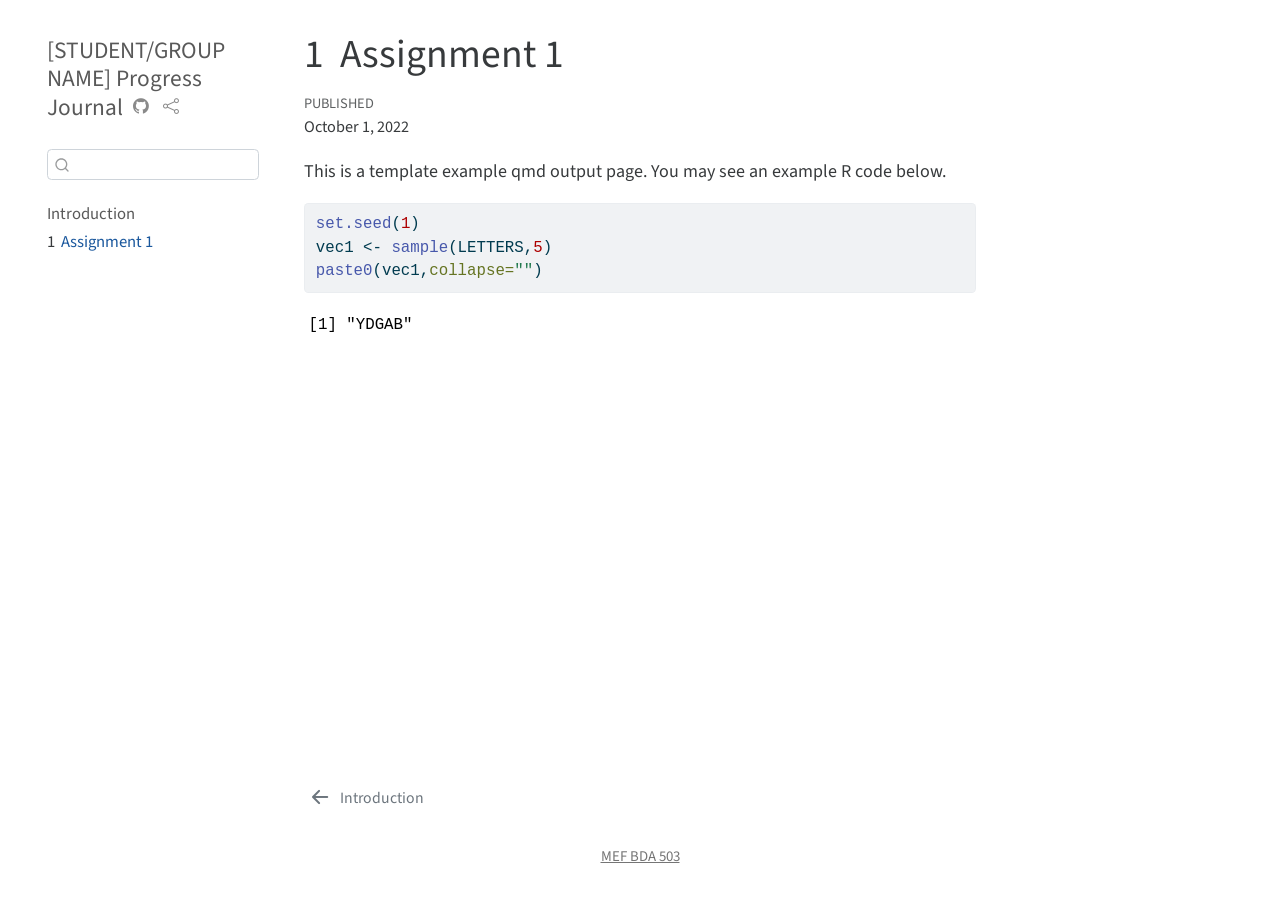
==== docs/assignment1.html @ f2830978 "Initial commit" ====
<!DOCTYPE html>
<html xmlns="http://www.w3.org/1999/xhtml" lang="en" xml:lang="en"><head>

<meta charset="utf-8">
<meta name="generator" content="quarto-1.0.38">

<meta name="viewport" content="width=device-width, initial-scale=1.0, user-scalable=yes">

<meta name="dcterms.date" content="2022-10-01">

<title>[STUDENT/GROUP NAME] Progress Journal - 1&nbsp; Assignment 1</title>
<style>
code{white-space: pre-wrap;}
span.smallcaps{font-variant: small-caps;}
span.underline{text-decoration: underline;}
div.column{display: inline-block; vertical-align: top; width: 50%;}
div.hanging-indent{margin-left: 1.5em; text-indent: -1.5em;}
ul.task-list{list-style: none;}
pre > code.sourceCode { white-space: pre; position: relative; }
pre > code.sourceCode > span { display: inline-block; line-height: 1.25; }
pre > code.sourceCode > span:empty { height: 1.2em; }
.sourceCode { overflow: visible; }
code.sourceCode > span { color: inherit; text-decoration: inherit; }
div.sourceCode { margin: 1em 0; }
pre.sourceCode { margin: 0; }
@media screen {
div.sourceCode { overflow: auto; }
}
@media print {
pre > code.sourceCode { white-space: pre-wrap; }
pre > code.sourceCode > span { text-indent: -5em; padding-left: 5em; }
}
pre.numberSource code
  { counter-reset: source-line 0; }
pre.numberSource code > span
  { position: relative; left: -4em; counter-increment: source-line; }
pre.numberSource code > span > a:first-child::before
  { content: counter(source-line);
    position: relative; left: -1em; text-align: right; vertical-align: baseline;
    border: none; display: inline-block;
    -webkit-touch-callout: none; -webkit-user-select: none;
    -khtml-user-select: none; -moz-user-select: none;
    -ms-user-select: none; user-select: none;
    padding: 0 4px; width: 4em;
    color: #aaaaaa;
  }
pre.numberSource { margin-left: 3em; border-left: 1px solid #aaaaaa;  padding-left: 4px; }
div.sourceCode
  {   }
@media screen {
pre > code.sourceCode > span > a:first-child::before { text-decoration: underline; }
}
code span.al { color: #ff0000; font-weight: bold; } /* Alert */
code span.an { color: #60a0b0; font-weight: bold; font-style: italic; } /* Annotation */
code span.at { color: #7d9029; } /* Attribute */
code span.bn { color: #40a070; } /* BaseN */
code span.bu { } /* BuiltIn */
code span.cf { color: #007020; font-weight: bold; } /* ControlFlow */
code span.ch { color: #4070a0; } /* Char */
code span.cn { color: #880000; } /* Constant */
code span.co { color: #60a0b0; font-style: italic; } /* Comment */
code span.cv { color: #60a0b0; font-weight: bold; font-style: italic; } /* CommentVar */
code span.do { color: #ba2121; font-style: italic; } /* Documentation */
code span.dt { color: #902000; } /* DataType */
code span.dv { color: #40a070; } /* DecVal */
code span.er { color: #ff0000; font-weight: bold; } /* Error */
code span.ex { } /* Extension */
code span.fl { color: #40a070; } /* Float */
code span.fu { color: #06287e; } /* Function */
code span.im { } /* Import */
code span.in { color: #60a0b0; font-weight: bold; font-style: italic; } /* Information */
code span.kw { color: #007020; font-weight: bold; } /* Keyword */
code span.op { color: #666666; } /* Operator */
code span.ot { color: #007020; } /* Other */
code span.pp { color: #bc7a00; } /* Preprocessor */
code span.sc { color: #4070a0; } /* SpecialChar */
code span.ss { color: #bb6688; } /* SpecialString */
code span.st { color: #4070a0; } /* String */
code span.va { color: #19177c; } /* Variable */
code span.vs { color: #4070a0; } /* VerbatimString */
code span.wa { color: #60a0b0; font-weight: bold; font-style: italic; } /* Warning */
</style>


<script src="site_libs/quarto-nav/quarto-nav.js"></script>
<script src="site_libs/quarto-nav/headroom.min.js"></script>
<script src="site_libs/clipboard/clipboard.min.js"></script>
<script src="site_libs/quarto-search/autocomplete.umd.js"></script>
<script src="site_libs/quarto-search/fuse.min.js"></script>
<script src="site_libs/quarto-search/quarto-search.js"></script>
<meta name="quarto:offset" content="./">
<link href="./index.html" rel="prev">
<script src="site_libs/quarto-html/quarto.js"></script>
<script src="site_libs/quarto-html/popper.min.js"></script>
<script src="site_libs/quarto-html/tippy.umd.min.js"></script>
<script src="site_libs/quarto-html/anchor.min.js"></script>
<link href="site_libs/quarto-html/tippy.css" rel="stylesheet">
<link href="site_libs/quarto-html/quarto-syntax-highlighting.css" rel="stylesheet" id="quarto-text-highlighting-styles">
<script src="site_libs/bootstrap/bootstrap.min.js"></script>
<link href="site_libs/bootstrap/bootstrap-icons.css" rel="stylesheet">
<link href="site_libs/bootstrap/bootstrap.min.css" rel="stylesheet" id="quarto-bootstrap" data-mode="light">
<script id="quarto-search-options" type="application/json">{
  "location": "sidebar",
  "copy-button": false,
  "collapse-after": 3,
  "panel-placement": "start",
  "type": "textbox",
  "limit": 20,
  "language": {
    "search-no-results-text": "No results",
    "search-matching-documents-text": "matching documents",
    "search-copy-link-title": "Copy link to search",
    "search-hide-matches-text": "Hide additional matches",
    "search-more-match-text": "more match in this document",
    "search-more-matches-text": "more matches in this document",
    "search-clear-button-title": "Clear",
    "search-detached-cancel-button-title": "Cancel",
    "search-submit-button-title": "Submit"
  }
}</script>


</head>

<body class="nav-sidebar floating">

<div id="quarto-search-results"></div>
  <header id="quarto-header" class="headroom fixed-top">
  <nav class="quarto-secondary-nav" data-bs-toggle="collapse" data-bs-target="#quarto-sidebar" aria-controls="quarto-sidebar" aria-expanded="false" aria-label="Toggle sidebar navigation" onclick="if (window.quartoToggleHeadroom) { window.quartoToggleHeadroom(); }">
    <div class="container-fluid d-flex justify-content-between">
      <h1 class="quarto-secondary-nav-title"><span class="chapter-number">1</span>&nbsp; <span class="chapter-title">Assignment 1</span></h1>
      <button type="button" class="quarto-btn-toggle btn" aria-label="Show secondary navigation">
        <i class="bi bi-chevron-right"></i>
      </button>
    </div>
  </nav>
</header>
<!-- content -->
<div id="quarto-content" class="quarto-container page-columns page-rows-contents page-layout-article">
<!-- sidebar -->
  <nav id="quarto-sidebar" class="sidebar collapse sidebar-navigation floating overflow-auto">
    <div class="pt-lg-2 mt-2 text-left sidebar-header">
    <div class="sidebar-title mb-0 py-0">
      <a href="./">[STUDENT/GROUP NAME] Progress Journal</a> 
        <div class="sidebar-tools-main">
    <a href="https://github.com/pjournal/gh-pages-quarto-template" title="Source Code" class="sidebar-tool px-1"><i class="bi bi-github"></i></a>
    <a href="" title="Share" id="sidebar-tool-dropdown-0" class="sidebar-tool dropdown-toggle px-1" data-bs-toggle="dropdown" aria-expanded="false"><i class="bi bi-share"></i></a>
    <ul class="dropdown-menu" aria-labelledby="sidebar-tool-dropdown-0">
        <li>
          <a class="dropdown-item sidebar-tools-main-item" href="https://twitter.com/intent/tweet?url=|url|">
            <i class="bi bi-bi-twitter pe-1"></i>
          Twitter
          </a>
        </li>
        <li>
          <a class="dropdown-item sidebar-tools-main-item" href="https://www.facebook.com/sharer/sharer.php?u=|url|">
            <i class="bi bi-bi-facebook pe-1"></i>
          Facebook
          </a>
        </li>
    </ul>
</div>
    </div>
      </div>
      <div class="mt-2 flex-shrink-0 align-items-center">
        <div class="sidebar-search">
        <div id="quarto-search" class="" title="Search"></div>
        </div>
      </div>
    <div class="sidebar-menu-container"> 
    <ul class="list-unstyled mt-1">
        <li class="sidebar-item">
  <div class="sidebar-item-container"> 
  <a href="./index.html" class="sidebar-item-text sidebar-link">Introduction</a>
  </div>
</li>
        <li class="sidebar-item">
  <div class="sidebar-item-container"> 
  <a href="./assignment1.html" class="sidebar-item-text sidebar-link active"><span class="chapter-number">1</span>&nbsp; <span class="chapter-title">Assignment 1</span></a>
  </div>
</li>
    </ul>
    </div>
</nav>
<!-- margin-sidebar -->
    <div id="quarto-margin-sidebar" class="sidebar margin-sidebar">
        
    </div>
<!-- main -->
<main class="content" id="quarto-document-content">

<header id="title-block-header" class="quarto-title-block default">
<div class="quarto-title">
<h1 class="title d-none d-lg-block"><span class="chapter-number">1</span>&nbsp; <span class="chapter-title">Assignment 1</span></h1>
</div>



<div class="quarto-title-meta">

    
    <div>
    <div class="quarto-title-meta-heading">Published</div>
    <div class="quarto-title-meta-contents">
      <p class="date">October 1, 2022</p>
    </div>
  </div>
    
  </div>
  

</header>

<p>This is a template example qmd output page. You may see an example R code below.</p>
<div class="cell">
<div class="sourceCode cell-code" id="cb1"><pre class="sourceCode r code-with-copy"><code class="sourceCode r"><span id="cb1-1"><a href="#cb1-1" aria-hidden="true" tabindex="-1"></a><span class="fu">set.seed</span>(<span class="dv">1</span>)</span>
<span id="cb1-2"><a href="#cb1-2" aria-hidden="true" tabindex="-1"></a>vec1 <span class="ot">&lt;-</span> <span class="fu">sample</span>(LETTERS,<span class="dv">5</span>)</span>
<span id="cb1-3"><a href="#cb1-3" aria-hidden="true" tabindex="-1"></a><span class="fu">paste0</span>(vec1,<span class="at">collapse=</span><span class="st">""</span>)</span></code><button title="Copy to Clipboard" class="code-copy-button"><i class="bi"></i></button></pre></div>
<div class="cell-output cell-output-stdout">
<pre><code>[1] "YDGAB"</code></pre>
</div>
</div>



</main> <!-- /main -->
<script id="quarto-html-after-body" type="application/javascript">
window.document.addEventListener("DOMContentLoaded", function (event) {
  const toggleBodyColorMode = (bsSheetEl) => {
    const mode = bsSheetEl.getAttribute("data-mode");
    const bodyEl = window.document.querySelector("body");
    if (mode === "dark") {
      bodyEl.classList.add("quarto-dark");
      bodyEl.classList.remove("quarto-light");
    } else {
      bodyEl.classList.add("quarto-light");
      bodyEl.classList.remove("quarto-dark");
    }
  }
  const toggleBodyColorPrimary = () => {
    const bsSheetEl = window.document.querySelector("link#quarto-bootstrap");
    if (bsSheetEl) {
      toggleBodyColorMode(bsSheetEl);
    }
  }
  toggleBodyColorPrimary();  
  const icon = "";
  const anchorJS = new window.AnchorJS();
  anchorJS.options = {
    placement: 'right',
    icon: icon
  };
  anchorJS.add('.anchored');
  const clipboard = new window.ClipboardJS('.code-copy-button', {
    target: function(trigger) {
      return trigger.previousElementSibling;
    }
  });
  clipboard.on('success', function(e) {
    // button target
    const button = e.trigger;
    // don't keep focus
    button.blur();
    // flash "checked"
    button.classList.add('code-copy-button-checked');
    var currentTitle = button.getAttribute("title");
    button.setAttribute("title", "Copied!");
    setTimeout(function() {
      button.setAttribute("title", currentTitle);
      button.classList.remove('code-copy-button-checked');
    }, 1000);
    // clear code selection
    e.clearSelection();
  });
  function tippyHover(el, contentFn) {
    const config = {
      allowHTML: true,
      content: contentFn,
      maxWidth: 500,
      delay: 100,
      arrow: false,
      appendTo: function(el) {
          return el.parentElement;
      },
      interactive: true,
      interactiveBorder: 10,
      theme: 'quarto',
      placement: 'bottom-start'
    };
    window.tippy(el, config); 
  }
  const noterefs = window.document.querySelectorAll('a[role="doc-noteref"]');
  for (var i=0; i<noterefs.length; i++) {
    const ref = noterefs[i];
    tippyHover(ref, function() {
      let href = ref.getAttribute('href');
      try { href = new URL(href).hash; } catch {}
      const id = href.replace(/^#\/?/, "");
      const note = window.document.getElementById(id);
      return note.innerHTML;
    });
  }
  var bibliorefs = window.document.querySelectorAll('a[role="doc-biblioref"]');
  for (var i=0; i<bibliorefs.length; i++) {
    const ref = bibliorefs[i];
    const cites = ref.parentNode.getAttribute('data-cites').split(' ');
    tippyHover(ref, function() {
      var popup = window.document.createElement('div');
      cites.forEach(function(cite) {
        var citeDiv = window.document.createElement('div');
        citeDiv.classList.add('hanging-indent');
        citeDiv.classList.add('csl-entry');
        var biblioDiv = window.document.getElementById('ref-' + cite);
        if (biblioDiv) {
          citeDiv.innerHTML = biblioDiv.innerHTML;
        }
        popup.appendChild(citeDiv);
      });
      return popup.innerHTML;
    });
  }
});
</script>
<nav class="page-navigation">
  <div class="nav-page nav-page-previous">
      <a href="./index.html" class="pagination-link">
        <i class="bi bi-arrow-left-short"></i> <span class="nav-page-text">Introduction</span>
      </a>          
  </div>
  <div class="nav-page nav-page-next">
  </div>
</nav>
</div> <!-- /content -->
<footer class="footer">
  <div class="nav-footer">
      <div class="nav-footer-center"><a href="https://mef-bda503.github.io">MEF BDA 503</a></div>
  </div>
</footer>



</body></html>
---- docs/site_libs/quarto-html/tippy.css ----
.tippy-box[data-animation=fade][data-state=hidden]{opacity:0}[data-tippy-root]{max-width:calc(100vw - 10px)}.tippy-box{position:relative;background-color:#333;color:#fff;border-radius:4px;font-size:14px;line-height:1.4;white-space:normal;outline:0;transition-property:transform,visibility,opacity}.tippy-box[data-placement^=top]>.tippy-arrow{bottom:0}.tippy-box[data-placement^=top]>.tippy-arrow:before{bottom:-7px;left:0;border-width:8px 8px 0;border-top-color:initial;transform-origin:center top}.tippy-box[data-placement^=bottom]>.tippy-arrow{top:0}.tippy-box[data-placement^=bottom]>.tippy-arrow:before{top:-7px;left:0;border-width:0 8px 8px;border-bottom-color:initial;transform-origin:center bottom}.tippy-box[data-placement^=left]>.tippy-arrow{right:0}.tippy-box[data-placement^=left]>.tippy-arrow:before{border-width:8px 0 8px 8px;border-left-color:initial;right:-7px;transform-origin:center left}.tippy-box[data-placement^=right]>.tippy-arrow{left:0}.tippy-box[data-placement^=right]>.tippy-arrow:before{left:-7px;border-width:8px 8px 8px 0;border-right-color:initial;transform-origin:center right}.tippy-box[data-inertia][data-state=visible]{transition-timing-function:cubic-bezier(.54,1.5,.38,1.11)}.tippy-arrow{width:16px;height:16px;color:#333}.tippy-arrow:before{content:"";position:absolute;border-color:transparent;border-style:solid}.tippy-content{position:relative;padding:5px 9px;z-index:1}
---- docs/site_libs/quarto-html/quarto-syntax-highlighting.css ----
/* quarto syntax highlight colors */
:root {
  --quarto-hl-ot-color: #003B4F;
  --quarto-hl-at-color: #657422;
  --quarto-hl-ss-color: #20794D;
  --quarto-hl-an-color: #5E5E5E;
  --quarto-hl-fu-color: #4758AB;
  --quarto-hl-st-color: #20794D;
  --quarto-hl-cf-color: #003B4F;
  --quarto-hl-op-color: #5E5E5E;
  --quarto-hl-er-color: #AD0000;
  --quarto-hl-bn-color: #AD0000;
  --quarto-hl-al-color: #AD0000;
  --quarto-hl-va-color: #111111;
  --quarto-hl-bu-color: inherit;
  --quarto-hl-ex-color: inherit;
  --quarto-hl-pp-color: #AD0000;
  --quarto-hl-in-color: #5E5E5E;
  --quarto-hl-vs-color: #20794D;
  --quarto-hl-wa-color: #5E5E5E;
  --quarto-hl-do-color: #5E5E5E;
  --quarto-hl-im-color: #00769E;
  --quarto-hl-ch-color: #20794D;
  --quarto-hl-dt-color: #AD0000;
  --quarto-hl-fl-color: #AD0000;
  --quarto-hl-co-color: #5E5E5E;
  --quarto-hl-cv-color: #5E5E5E;
  --quarto-hl-cn-color: #8f5902;
  --quarto-hl-sc-color: #5E5E5E;
  --quarto-hl-dv-color: #AD0000;
  --quarto-hl-kw-color: #003B4F;
}

/* other quarto variables */
:root {
  --quarto-font-monospace: SFMono-Regular, Menlo, Monaco, Consolas, "Liberation Mono", "Courier New", monospace;
}

pre > code.sourceCode > span {
  color: #003B4F;
}

code span {
  color: #003B4F;
}

code.sourceCode > span {
  color: #003B4F;
}

div.sourceCode,
div.sourceCode pre.sourceCode {
  color: #003B4F;
}

code span.ot {
  color: #003B4F;
}

code span.at {
  color: #657422;
}

code span.ss {
  color: #20794D;
}

code span.an {
  color: #5E5E5E;
}

code span.fu {
  color: #4758AB;
}

code span.st {
  color: #20794D;
}

code span.cf {
  color: #003B4F;
}

code span.op {
  color: #5E5E5E;
}

code span.er {
  color: #AD0000;
}

code span.bn {
  color: #AD0000;
}

code span.al {
  color: #AD0000;
}

code span.va {
  color: #111111;
}

code span.pp {
  color: #AD0000;
}

code span.in {
  color: #5E5E5E;
}

code span.vs {
  color: #20794D;
}

code span.wa {
  color: #5E5E5E;
  font-style: italic;
}

code span.do {
  color: #5E5E5E;
  font-style: italic;
}

code span.im {
  color: #00769E;
}

code span.ch {
  color: #20794D;
}

code span.dt {
  color: #AD0000;
}

code span.fl {
  color: #AD0000;
}

code span.co {
  color: #5E5E5E;
}

code span.cv {
  color: #5E5E5E;
  font-style: italic;
}

code span.cn {
  color: #8f5902;
}

code span.sc {
  color: #5E5E5E;
}

code span.dv {
  color: #AD0000;
}

code span.kw {
  color: #003B4F;
}

.prevent-inlining {
  content: "</";
}

/*# sourceMappingURL=debc5d5d77c3f9108843748ff7464032.css.map */
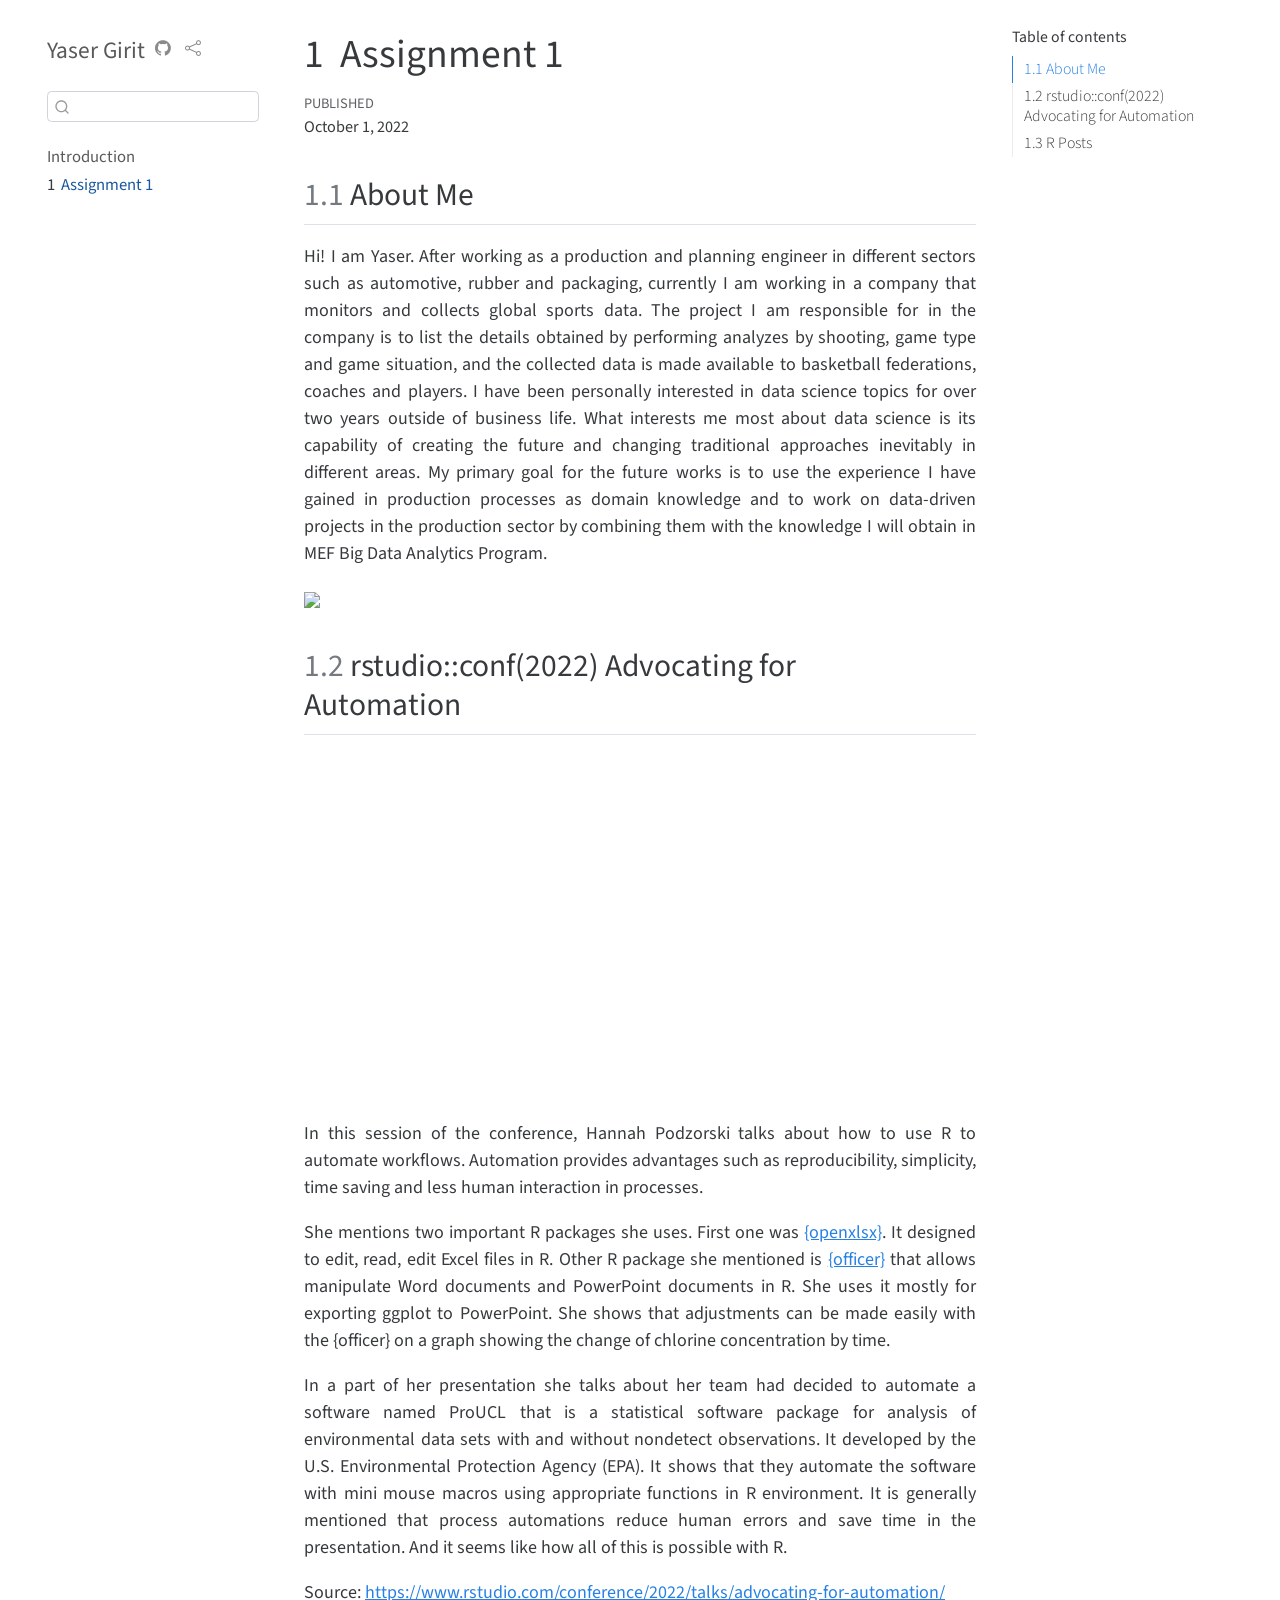
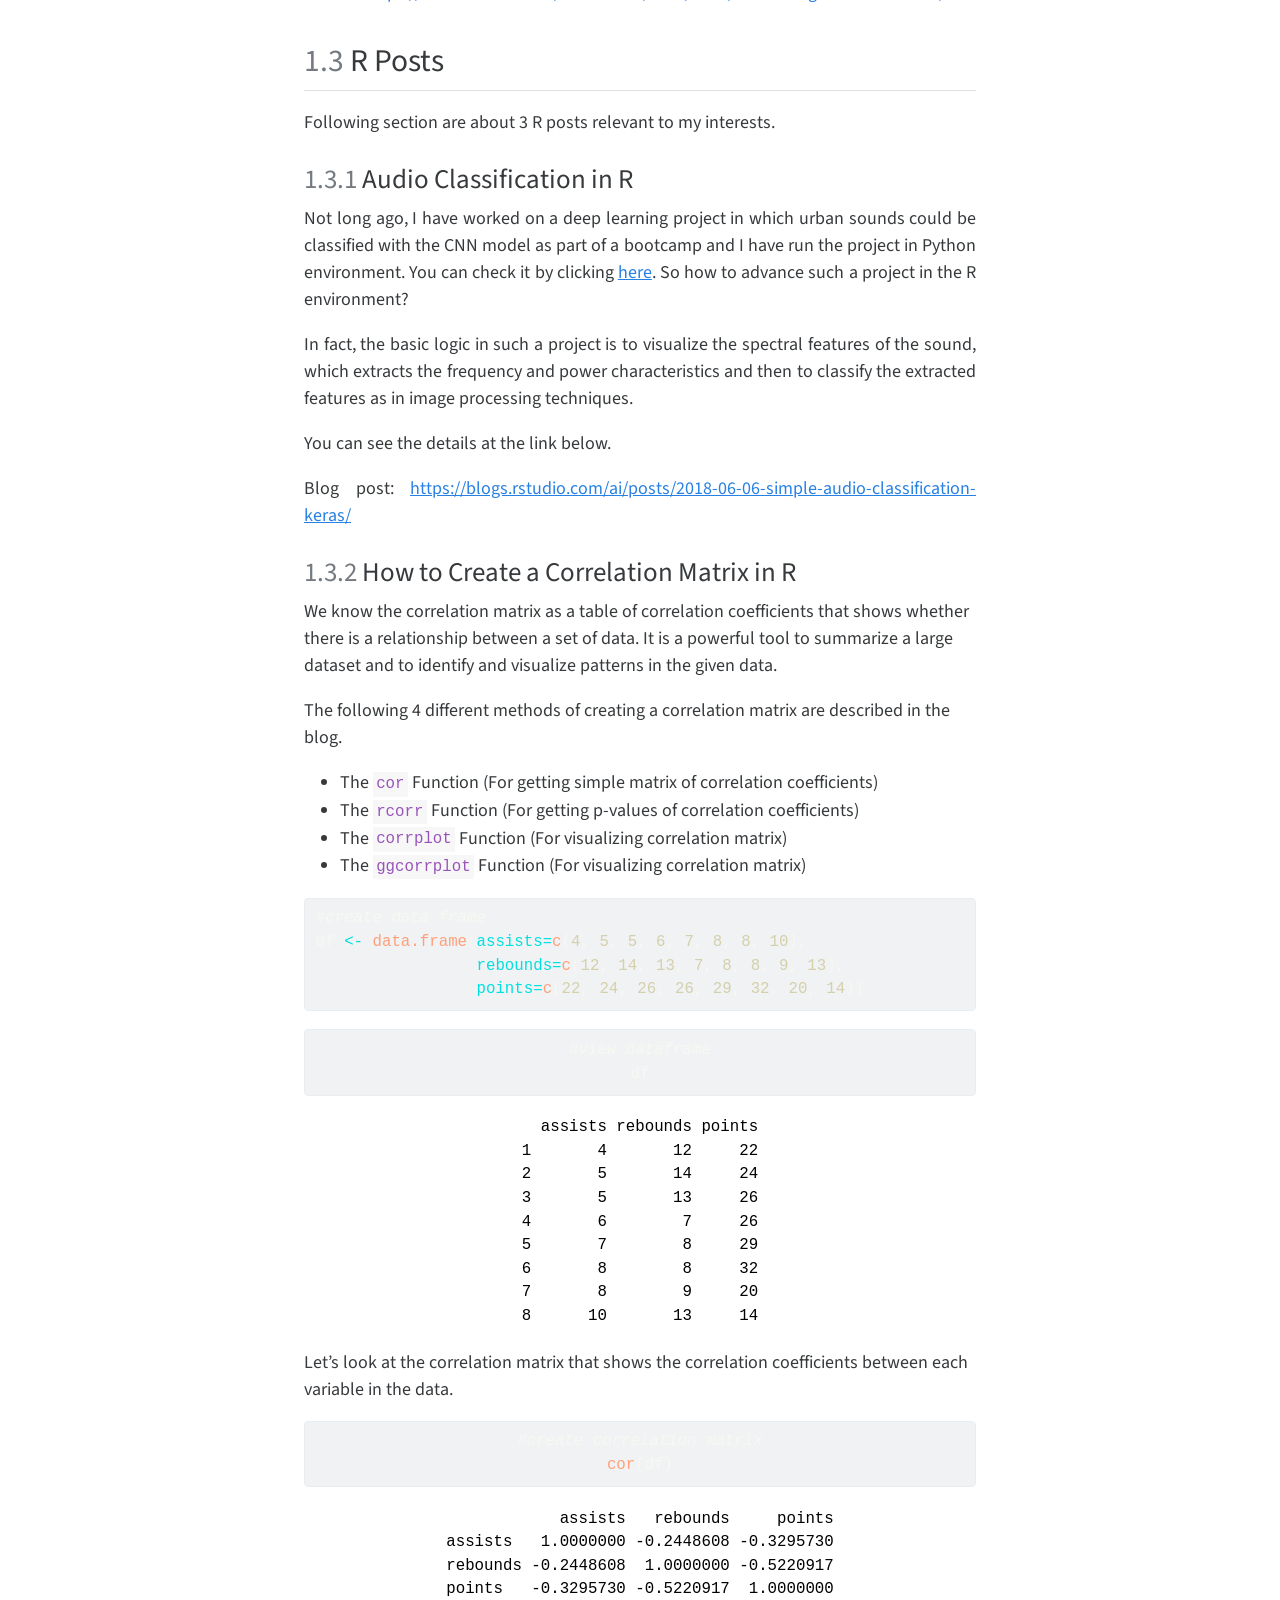
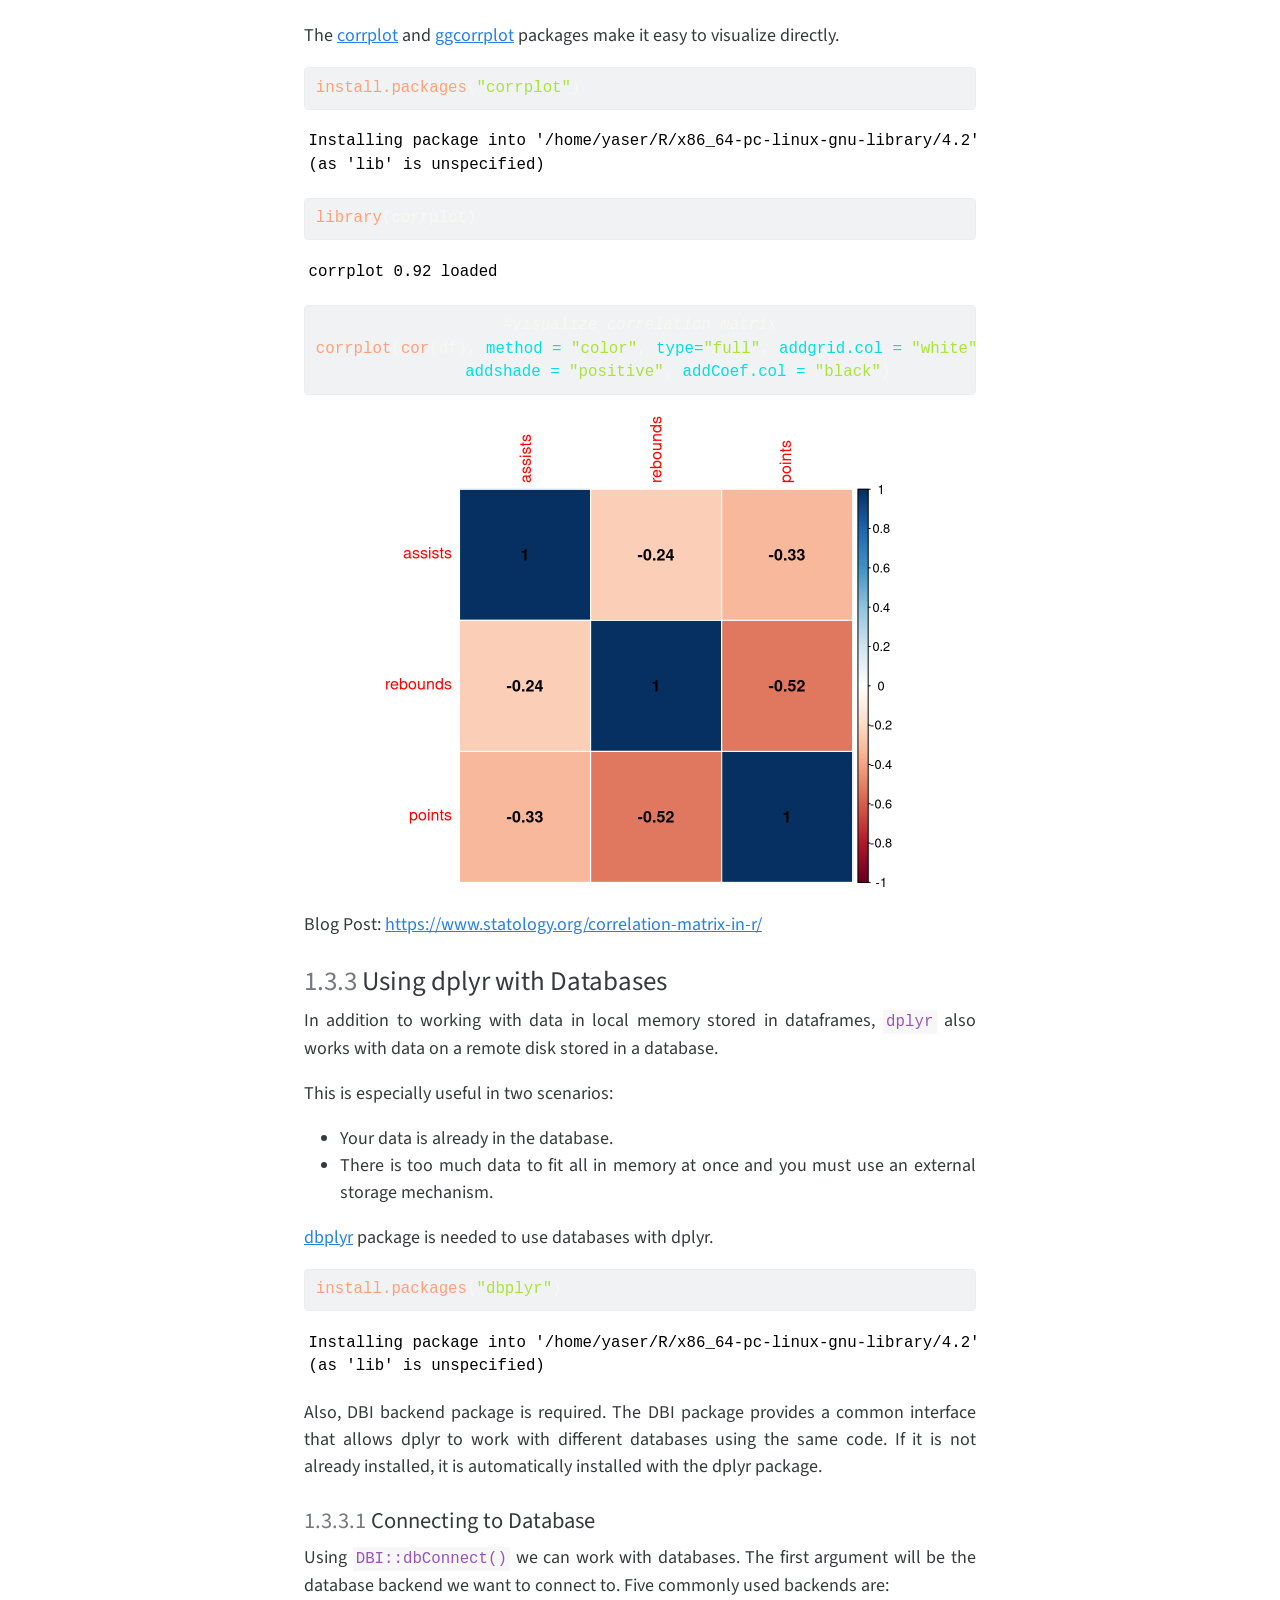
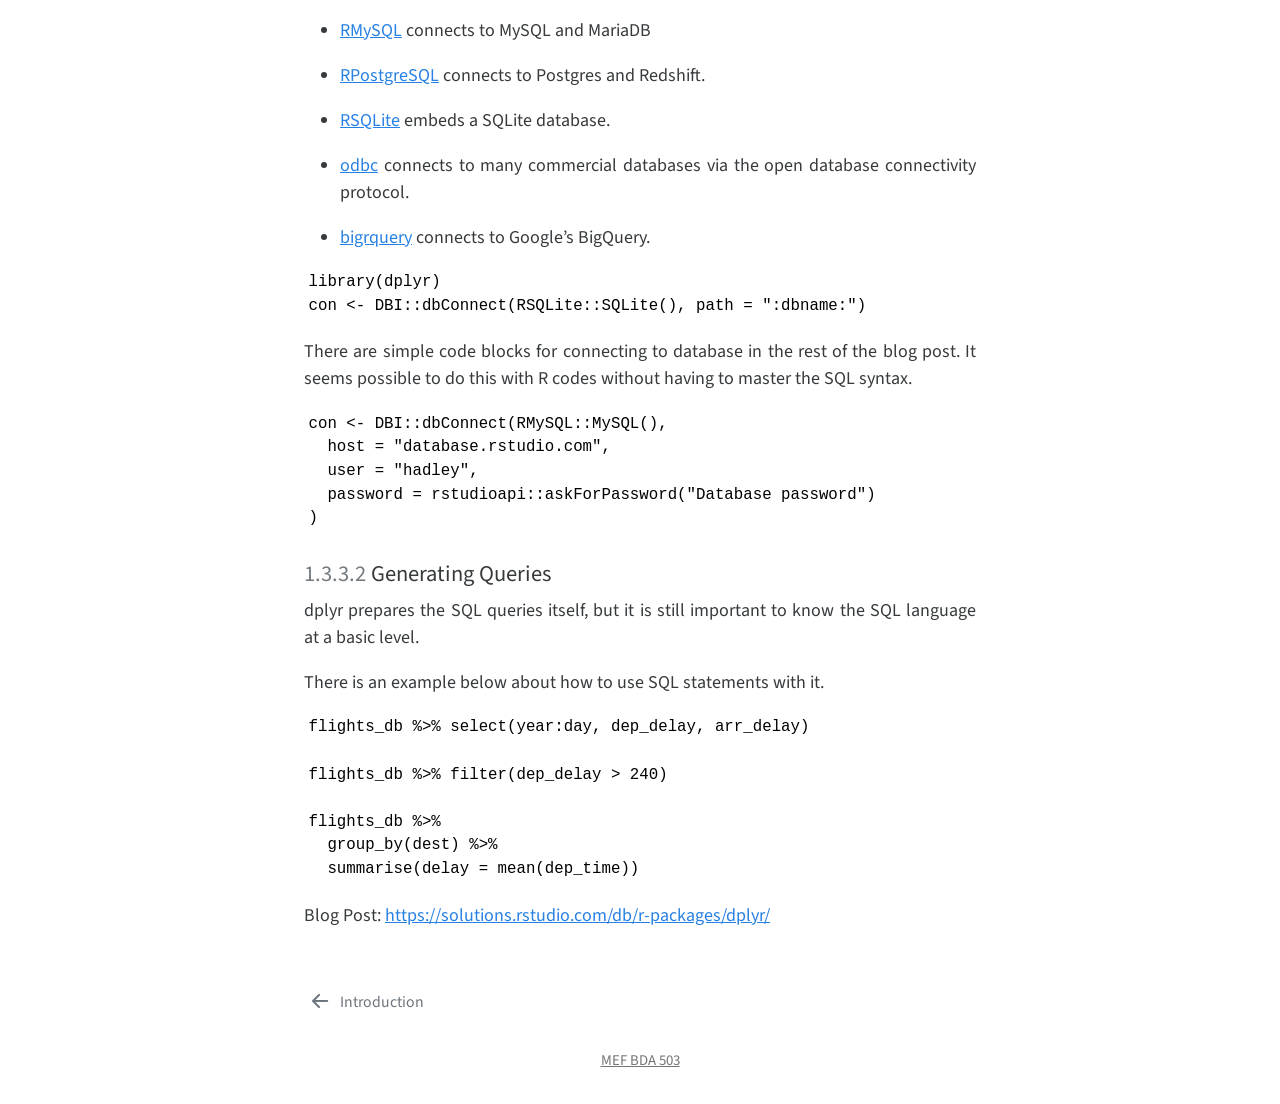
==== commit b077739a: "assigment1" ====
--- a/docs/assignment1.html
+++ b/docs/assignment1.html
@@ -2,20 +2,25 @@
 <html xmlns="http://www.w3.org/1999/xhtml" lang="en" xml:lang="en"><head>
 
 <meta charset="utf-8">
-<meta name="generator" content="quarto-1.0.38">
+<meta name="generator" content="quarto-1.1.251">
 
 <meta name="viewport" content="width=device-width, initial-scale=1.0, user-scalable=yes">
 
 <meta name="dcterms.date" content="2022-10-01">
 
-<title>[STUDENT/GROUP NAME] Progress Journal - 1&nbsp; Assignment 1</title>
+<title>Yaser Girit - 1&nbsp; Assignment 1</title>
 <style>
 code{white-space: pre-wrap;}
 span.smallcaps{font-variant: small-caps;}
-span.underline{text-decoration: underline;}
-div.column{display: inline-block; vertical-align: top; width: 50%;}
+div.columns{display: flex; gap: min(4vw, 1.5em);}
+div.column{flex: auto; overflow-x: auto;}
 div.hanging-indent{margin-left: 1.5em; text-indent: -1.5em;}
 ul.task-list{list-style: none;}
+ul.task-list li input[type="checkbox"] {
+  width: 0.8em;
+  margin: 0 0.8em 0.2em -1.6em;
+  vertical-align: middle;
+}
 pre > code.sourceCode { white-space: pre; position: relative; }
 pre > code.sourceCode > span { display: inline-block; line-height: 1.25; }
 pre > code.sourceCode > span:empty { height: 1.2em; }
@@ -54,7 +59,7 @@
 code span.an { color: #60a0b0; font-weight: bold; font-style: italic; } /* Annotation */
 code span.at { color: #7d9029; } /* Attribute */
 code span.bn { color: #40a070; } /* BaseN */
-code span.bu { } /* BuiltIn */
+code span.bu { color: #008000; } /* BuiltIn */
 code span.cf { color: #007020; font-weight: bold; } /* ControlFlow */
 code span.ch { color: #4070a0; } /* Char */
 code span.cn { color: #880000; } /* Constant */
@@ -67,7 +72,7 @@
 code span.ex { } /* Extension */
 code span.fl { color: #40a070; } /* Float */
 code span.fu { color: #06287e; } /* Function */
-code span.im { } /* Import */
+code span.im { color: #008000; font-weight: bold; } /* Import */
 code span.in { color: #60a0b0; font-weight: bold; font-style: italic; } /* Information */
 code span.kw { color: #007020; font-weight: bold; } /* Keyword */
 code span.op { color: #666666; } /* Operator */
@@ -95,10 +100,10 @@
 <script src="site_libs/quarto-html/tippy.umd.min.js"></script>
 <script src="site_libs/quarto-html/anchor.min.js"></script>
 <link href="site_libs/quarto-html/tippy.css" rel="stylesheet">
-<link href="site_libs/quarto-html/quarto-syntax-highlighting.css" rel="stylesheet" id="quarto-text-highlighting-styles">
+<link href="site_libs/quarto-html/quarto-syntax-highlighting-dark.css" rel="stylesheet" id="quarto-text-highlighting-styles">
 <script src="site_libs/bootstrap/bootstrap.min.js"></script>
 <link href="site_libs/bootstrap/bootstrap-icons.css" rel="stylesheet">
-<link href="site_libs/bootstrap/bootstrap.min.css" rel="stylesheet" id="quarto-bootstrap" data-mode="light">
+<link href="site_libs/bootstrap/bootstrap.min.css" rel="stylesheet" id="quarto-bootstrap" data-mode="dark">
 <script id="quarto-search-options" type="application/json">{
   "location": "sidebar",
   "copy-button": false,
@@ -141,9 +146,9 @@
   <nav id="quarto-sidebar" class="sidebar collapse sidebar-navigation floating overflow-auto">
     <div class="pt-lg-2 mt-2 text-left sidebar-header">
     <div class="sidebar-title mb-0 py-0">
-      <a href="./">[STUDENT/GROUP NAME] Progress Journal</a> 
+      <a href="./">Yaser Girit</a> 
         <div class="sidebar-tools-main">
-    <a href="https://github.com/pjournal/gh-pages-quarto-template" title="Source Code" class="sidebar-tool px-1"><i class="bi bi-github"></i></a>
+    <a href="https://github.com/pjournal/mef06-yasergirit" title="Source Code" class="sidebar-tool px-1"><i class="bi bi-github"></i></a>
     <a href="" title="Share" id="sidebar-tool-dropdown-0" class="sidebar-tool dropdown-toggle px-1" data-bs-toggle="dropdown" aria-expanded="false"><i class="bi bi-share"></i></a>
     <ul class="dropdown-menu" aria-labelledby="sidebar-tool-dropdown-0">
         <li>
@@ -184,7 +189,20 @@
 </nav>
 <!-- margin-sidebar -->
     <div id="quarto-margin-sidebar" class="sidebar margin-sidebar">
-        
+        <nav id="TOC" role="doc-toc" class="toc-active">
+    <h2 id="toc-title">Table of contents</h2>
+   
+  <ul>
+  <li><a href="#about-me" id="toc-about-me" class="nav-link active" data-scroll-target="#about-me"><span class="toc-section-number">1.1</span>  About Me</a></li>
+  <li><a href="#rstudioconf2022-advocating-for-automation" id="toc-rstudioconf2022-advocating-for-automation" class="nav-link" data-scroll-target="#rstudioconf2022-advocating-for-automation"><span class="toc-section-number">1.2</span>  rstudio::conf(2022) Advocating for Automation</a></li>
+  <li><a href="#r-posts" id="toc-r-posts" class="nav-link" data-scroll-target="#r-posts"><span class="toc-section-number">1.3</span>  R Posts</a>
+  <ul class="collapse">
+  <li><a href="#audio-classification-in-r" id="toc-audio-classification-in-r" class="nav-link" data-scroll-target="#audio-classification-in-r"><span class="toc-section-number">1.3.1</span>  Audio Classification in R</a></li>
+  <li><a href="#how-to-create-a-correlation-matrix-in-r" id="toc-how-to-create-a-correlation-matrix-in-r" class="nav-link" data-scroll-target="#how-to-create-a-correlation-matrix-in-r"><span class="toc-section-number">1.3.2</span>  How to Create a Correlation Matrix in R</a></li>
+  <li><a href="#using-dplyr-with-databases" id="toc-using-dplyr-with-databases" class="nav-link" data-scroll-target="#using-dplyr-with-databases"><span class="toc-section-number">1.3.3</span>  Using dplyr with Databases</a></li>
+  </ul></li>
+  </ul>
+</nav>
     </div>
 <!-- main -->
 <main class="content" id="quarto-document-content">
@@ -211,17 +229,171 @@
 
 </header>
 
-<p>This is a template example qmd output page. You may see an example R code below.</p>
+<section id="about-me" class="level2" data-number="1.1">
+<h2 data-number="1.1" class="anchored" data-anchor-id="about-me"><span class="header-section-number">1.1</span> About Me</h2>
+<div style="text-align: justify">
+<p>Hi! I am Yaser. After working as a production and planning engineer in different sectors such as automotive, rubber and packaging, currently I am working in a company that monitors and collects global sports data. The project I am responsible for in the company is to list the details obtained by performing analyzes by shooting, game type and game situation, and the collected data is made available to basketball federations, coaches and players. I have been personally interested in data science topics for over two years outside of business life. What interests me most about data science is its capability of creating the future and changing traditional approaches inevitably in different areas. My primary goal for the future works is to use the experience I have gained in production processes as domain knowledge and to work on data-driven projects in the production sector by combining them with the knowledge I will obtain in MEF Big Data Analytics Program.</p>
+<p><a href="https://www.linkedin.com/in/yasergirit/"><img src="https://www.svgrepo.com/show/303299/linkedin-icon-2-logo.svg" width="30"></a></p>
+</div>
+<p>
+</p></section>
+<section id="rstudioconf2022-advocating-for-automation" class="level2" data-number="1.2">
+<h2 data-number="1.2" class="anchored" data-anchor-id="rstudioconf2022-advocating-for-automation"><span class="header-section-number">1.2</span> rstudio::conf(2022) Advocating for Automation</h2>
+<center>
+<script src="//fast.wistia.com/embed/medias/xsbtzkcrlk.jsonp" async=""></script>
+<script src="//fast.wistia.com/assets/external/E-v1.js" async=""></script>
+<div id="wistia-xsbtzkcrlk-1" class="wistia_embed wistia_async_xsbtzkcrlk wistia_embed_initialized" style="height:349px;width:620px">
+
+</div>
+</center>
+<p>
+</p><div style="text-align: justify">
+<p>In this session of the conference, Hannah Podzorski talks about how to use R to automate workflows. Automation provides advantages such as reproducibility, simplicity, time saving and less human interaction in processes.</p>
+<p>She mentions two important R packages she uses. First one was <a href="https://ycphs.github.io/openxlsx/">{openxlsx}</a>. It designed to edit, read, edit Excel files in R. Other R package she mentioned is <a href="https://davidgohel.github.io/officer/">{officer}</a> that allows manipulate Word documents and PowerPoint documents in R. She uses it mostly for exporting ggplot to PowerPoint. She shows that adjustments can be made easily with the {officer} on a graph showing the change of chlorine concentration by time.</p>
+<p>In a part of her presentation she talks about her team had decided to automate a software named ProUCL that is a statistical software package for analysis of environmental data sets with and without nondetect observations. It developed by the U.S. Environmental Protection Agency (EPA). It shows that they automate the software with mini mouse macros using appropriate functions in R environment. It is generally mentioned that process automations reduce human errors and save time in the presentation. And it seems like how all of this is possible with R.</p>
+<p>Source: <a href="https://www.rstudio.com/conference/2022/talks/advocating-for-automation/">https://www.rstudio.com/conference/2022/talks/advocating-for-automation/</a></p>
+</div>
+</section>
+<section id="r-posts" class="level2" data-number="1.3">
+<h2 data-number="1.3" class="anchored" data-anchor-id="r-posts"><span class="header-section-number">1.3</span> R Posts</h2>
+<p>Following section are about 3 R posts relevant to my interests.</p>
+<section id="audio-classification-in-r" class="level3" data-number="1.3.1">
+<h3 data-number="1.3.1" class="anchored" data-anchor-id="audio-classification-in-r"><span class="header-section-number">1.3.1</span> Audio Classification in R</h3>
+<div style="text-align: justify">
+<p>Not long ago, I have worked on a deep learning project in which urban sounds could be classified with the CNN model as part of a bootcamp and I have run the project in Python environment. You can check it by clicking <a href="https://github.com/yasergirit/UrbanSounds8K">here</a>. So how to advance such a project in the R environment?</p>
+<p>In fact, the basic logic in such a project is to visualize the spectral features of the sound, which extracts the frequency and power characteristics and then to classify the extracted features as in image processing techniques.</p>
+<p>You can see the details at the link below.</p>
+<p>Blog post: <a href="https://blogs.rstudio.com/ai/posts/2018-06-06-simple-audio-classification-keras/">https://blogs.rstudio.com/ai/posts/2018-06-06-simple-audio-classification-keras/</a></p>
+</div>
+</section>
+<section id="how-to-create-a-correlation-matrix-in-r" class="level3" data-number="1.3.2">
+<h3 data-number="1.3.2" class="anchored" data-anchor-id="how-to-create-a-correlation-matrix-in-r"><span class="header-section-number">1.3.2</span> How to Create a Correlation Matrix in R</h3>
+<div>
+<p>We know the correlation matrix as a table of correlation coefficients that shows whether there is a relationship between a set of data. It is a powerful tool to summarize a large dataset and to identify and visualize patterns in the given data.</p>
+<p>The following 4 different methods of creating a correlation matrix are described in the blog.</p>
+<ul>
+<li>The <code>cor</code> Function (For getting simple matrix of correlation coefficients)</li>
+<li>The <code>rcorr</code> Function (For getting p-values of correlation coefficients)</li>
+<li>The <code>corrplot</code> Function (For visualizing correlation matrix)</li>
+<li>The <code>ggcorrplot</code> Function (For visualizing correlation matrix)</li>
+</ul>
 <div class="cell">
-<div class="sourceCode cell-code" id="cb1"><pre class="sourceCode r code-with-copy"><code class="sourceCode r"><span id="cb1-1"><a href="#cb1-1" aria-hidden="true" tabindex="-1"></a><span class="fu">set.seed</span>(<span class="dv">1</span>)</span>
-<span id="cb1-2"><a href="#cb1-2" aria-hidden="true" tabindex="-1"></a>vec1 <span class="ot">&lt;-</span> <span class="fu">sample</span>(LETTERS,<span class="dv">5</span>)</span>
-<span id="cb1-3"><a href="#cb1-3" aria-hidden="true" tabindex="-1"></a><span class="fu">paste0</span>(vec1,<span class="at">collapse=</span><span class="st">""</span>)</span></code><button title="Copy to Clipboard" class="code-copy-button"><i class="bi"></i></button></pre></div>
+<div class="sourceCode cell-code" id="cb1"><pre class="sourceCode r code-with-copy"><code class="sourceCode r"><span id="cb1-1"><a href="#cb1-1" aria-hidden="true" tabindex="-1"></a><span class="co">#create data frame</span></span>
+<span id="cb1-2"><a href="#cb1-2" aria-hidden="true" tabindex="-1"></a>df <span class="ot">&lt;-</span> <span class="fu">data.frame</span>(<span class="at">assists=</span><span class="fu">c</span>(<span class="dv">4</span>, <span class="dv">5</span>, <span class="dv">5</span>, <span class="dv">6</span>, <span class="dv">7</span>, <span class="dv">8</span>, <span class="dv">8</span>, <span class="dv">10</span>),</span>
+<span id="cb1-3"><a href="#cb1-3" aria-hidden="true" tabindex="-1"></a>                 <span class="at">rebounds=</span><span class="fu">c</span>(<span class="dv">12</span>, <span class="dv">14</span>, <span class="dv">13</span>, <span class="dv">7</span>, <span class="dv">8</span>, <span class="dv">8</span>, <span class="dv">9</span>, <span class="dv">13</span>),</span>
+<span id="cb1-4"><a href="#cb1-4" aria-hidden="true" tabindex="-1"></a>                 <span class="at">points=</span><span class="fu">c</span>(<span class="dv">22</span>, <span class="dv">24</span>, <span class="dv">26</span>, <span class="dv">26</span>, <span class="dv">29</span>, <span class="dv">32</span>, <span class="dv">20</span>, <span class="dv">14</span>))</span></code><button title="Copy to Clipboard" class="code-copy-button"><i class="bi"></i></button></pre></div>
+</div>
+<center>
+<div class="cell">
+<div class="sourceCode cell-code" id="cb2"><pre class="sourceCode r code-with-copy"><code class="sourceCode r"><span id="cb2-1"><a href="#cb2-1" aria-hidden="true" tabindex="-1"></a><span class="co">#view dataframe</span></span>
+<span id="cb2-2"><a href="#cb2-2" aria-hidden="true" tabindex="-1"></a>df</span></code><button title="Copy to Clipboard" class="code-copy-button"><i class="bi"></i></button></pre></div>
 <div class="cell-output cell-output-stdout">
-<pre><code>[1] "YDGAB"</code></pre>
-</div>
-</div>
-
-
+<pre><code>  assists rebounds points
+1       4       12     22
+2       5       14     24
+3       5       13     26
+4       6        7     26
+5       7        8     29
+6       8        8     32
+7       8        9     20
+8      10       13     14</code></pre>
+</div>
+</div>
+</center>
+<p>Let’s look at the correlation matrix that shows the correlation coefficients between each variable in the data.</p>
+<center>
+<div class="cell">
+<div class="sourceCode cell-code" id="cb4"><pre class="sourceCode r code-with-copy"><code class="sourceCode r"><span id="cb4-1"><a href="#cb4-1" aria-hidden="true" tabindex="-1"></a><span class="co">#create correlation matrix</span></span>
+<span id="cb4-2"><a href="#cb4-2" aria-hidden="true" tabindex="-1"></a><span class="fu">cor</span>(df)</span></code><button title="Copy to Clipboard" class="code-copy-button"><i class="bi"></i></button></pre></div>
+<div class="cell-output cell-output-stdout">
+<pre><code>            assists   rebounds     points
+assists   1.0000000 -0.2448608 -0.3295730
+rebounds -0.2448608  1.0000000 -0.5220917
+points   -0.3295730 -0.5220917  1.0000000</code></pre>
+</div>
+</div>
+</center>
+<p>The <a href="https://github.com/taiyun/corrplot">corrplot</a> and <a href="https://cran.r-project.org/web/packages/ggcorrplot/readme/README.html">ggcorrplot</a> packages make it easy to visualize directly.</p>
+<div class="cell">
+<div class="sourceCode cell-code" id="cb6"><pre class="sourceCode r code-with-copy"><code class="sourceCode r"><span id="cb6-1"><a href="#cb6-1" aria-hidden="true" tabindex="-1"></a><span class="fu">install.packages</span>(<span class="st">"corrplot"</span>)</span></code><button title="Copy to Clipboard" class="code-copy-button"><i class="bi"></i></button></pre></div>
+<div class="cell-output cell-output-stderr">
+<pre><code>Installing package into '/home/yaser/R/x86_64-pc-linux-gnu-library/4.2'
+(as 'lib' is unspecified)</code></pre>
+</div>
+<div class="sourceCode cell-code" id="cb8"><pre class="sourceCode r code-with-copy"><code class="sourceCode r"><span id="cb8-1"><a href="#cb8-1" aria-hidden="true" tabindex="-1"></a><span class="fu">library</span>(corrplot)</span></code><button title="Copy to Clipboard" class="code-copy-button"><i class="bi"></i></button></pre></div>
+<div class="cell-output cell-output-stderr">
+<pre><code>corrplot 0.92 loaded</code></pre>
+</div>
+</div>
+<center>
+<div class="cell">
+<div class="sourceCode cell-code" id="cb10"><pre class="sourceCode r code-with-copy"><code class="sourceCode r"><span id="cb10-1"><a href="#cb10-1" aria-hidden="true" tabindex="-1"></a><span class="co">#visualize correlation matrix</span></span>
+<span id="cb10-2"><a href="#cb10-2" aria-hidden="true" tabindex="-1"></a><span class="fu">corrplot</span>(<span class="fu">cor</span>(df), <span class="at">method =</span> <span class="st">"color"</span>, <span class="at">type=</span><span class="st">"full"</span>, <span class="at">addgrid.col =</span> <span class="st">"white"</span>,</span>
+<span id="cb10-3"><a href="#cb10-3" aria-hidden="true" tabindex="-1"></a>        <span class="at">addshade =</span> <span class="st">"positive"</span>, <span class="at">addCoef.col =</span> <span class="st">"black"</span>)</span></code><button title="Copy to Clipboard" class="code-copy-button"><i class="bi"></i></button></pre></div>
+<div class="cell-output-display">
+<p><img src="assignment1_files/figure-html/unnamed-chunk-5-1.png" class="img-fluid" width="672"></p>
+</div>
+</div>
+</center>
+<p>Blog Post: <a href="https://www.statology.org/correlation-matrix-in-r/">https://www.statology.org/correlation-matrix-in-r/</a></p>
+</div>
+</section>
+<section id="using-dplyr-with-databases" class="level3" data-number="1.3.3">
+<h3 data-number="1.3.3" class="anchored" data-anchor-id="using-dplyr-with-databases"><span class="header-section-number">1.3.3</span> Using dplyr with Databases</h3>
+<div style="text-align: justify">
+<p>In addition to working with data in local memory stored in dataframes, <code>dplyr</code> also works with data on a remote disk stored in a database.</p>
+<p>This is especially useful in two scenarios:</p>
+<ul>
+<li>Your data is already in the database.</li>
+<li>There is too much data to fit all in memory at once and you must use an external storage mechanism.</li>
+</ul>
+<p><a href="https://dbplyr.tidyverse.org/">dbplyr</a> package is needed to use databases with dplyr.</p>
+<div class="cell">
+<div class="sourceCode cell-code" id="cb11"><pre class="sourceCode r code-with-copy"><code class="sourceCode r"><span id="cb11-1"><a href="#cb11-1" aria-hidden="true" tabindex="-1"></a><span class="fu">install.packages</span>(<span class="st">"dbplyr"</span>)</span></code><button title="Copy to Clipboard" class="code-copy-button"><i class="bi"></i></button></pre></div>
+<div class="cell-output cell-output-stderr">
+<pre><code>Installing package into '/home/yaser/R/x86_64-pc-linux-gnu-library/4.2'
+(as 'lib' is unspecified)</code></pre>
+</div>
+</div>
+<p>Also, DBI backend package is required. The DBI package provides a common interface that allows dplyr to work with different databases using the same code. If it is not already installed, it is automatically installed with the dplyr package.</p>
+<section id="connecting-to-database" class="level4" data-number="1.3.3.1">
+<h4 data-number="1.3.3.1" class="anchored" data-anchor-id="connecting-to-database"><span class="header-section-number">1.3.3.1</span> Connecting to Database</h4>
+<p>Using <code>DBI::dbConnect()</code> we can work with databases. The first argument will be the database backend we want to connect to. Five commonly used backends are:</p>
+<ul>
+<li><p><a href="https://github.com/rstats-db/RMySQL#readme">RMySQL</a> connects to MySQL and MariaDB</p></li>
+<li><p><a href="https://cran.r-project.org/package=RPostgreSQL">RPostgreSQL</a> connects to Postgres and Redshift.</p></li>
+<li><p><a href="https://github.com/rstats-db/RSQLite">RSQLite</a> embeds a SQLite database.</p></li>
+<li><p><a href="https://github.com/rstats-db/odbc#odbc">odbc</a> connects to many commercial databases via the open database connectivity protocol.</p></li>
+<li><p><a href="https://github.com/rstats-db/bigrquery">bigrquery</a> connects to Google’s BigQuery.</p></li>
+</ul>
+<pre class="#{r}"><code>library(dplyr)
+con &lt;- DBI::dbConnect(RSQLite::SQLite(), path = ":dbname:")</code></pre>
+<p>There are simple code blocks for connecting to database in the rest of the blog post. It seems possible to do this with R codes without having to master the SQL syntax.</p>
+<pre class="#{r}"><code>con &lt;- DBI::dbConnect(RMySQL::MySQL(), 
+  host = "database.rstudio.com",
+  user = "hadley",
+  password = rstudioapi::askForPassword("Database password")
+)
+</code></pre>
+</section>
+<section id="generating-queries" class="level4" data-number="1.3.3.2">
+<h4 data-number="1.3.3.2" class="anchored" data-anchor-id="generating-queries"><span class="header-section-number">1.3.3.2</span> Generating Queries</h4>
+<p>dplyr prepares the SQL queries itself, but it is still important to know the SQL language at a basic level.</p>
+<p>There is an example below about how to use SQL statements with it.</p>
+<pre class="#{r}"><code>flights_db %&gt;% select(year:day, dep_delay, arr_delay)
+
+flights_db %&gt;% filter(dep_delay &gt; 240)
+
+flights_db %&gt;% 
+  group_by(dest) %&gt;%
+  summarise(delay = mean(dep_time))</code></pre>
+<p>Blog Post: <a href="https://solutions.rstudio.com/db/r-packages/dplyr/">https://solutions.rstudio.com/db/r-packages/dplyr/</a></p>
+</section>
+</div>
+
+
+</section>
+</section>
 
 </main> <!-- /main -->
 <script id="quarto-html-after-body" type="application/javascript">
@@ -293,7 +465,8 @@
   for (var i=0; i<noterefs.length; i++) {
     const ref = noterefs[i];
     tippyHover(ref, function() {
-      let href = ref.getAttribute('href');
+      // use id or data attribute instead here
+      let href = ref.getAttribute('data-footnote-href') || ref.getAttribute('href');
       try { href = new URL(href).hash; } catch {}
       const id = href.replace(/^#\/?/, "");
       const note = window.document.getElementById(id);
--- a/docs/site_libs/quarto-html/quarto-syntax-highlighting-dark.css
+++ b/docs/site_libs/quarto-html/quarto-syntax-highlighting-dark.css
@@ -0,0 +1,187 @@
+/* quarto syntax highlight colors */
+:root {
+  --quarto-hl-al-color: #f07178;
+  --quarto-hl-an-color: #d4d0ab;
+  --quarto-hl-at-color: #00e0e0;
+  --quarto-hl-bn-color: #d4d0ab;
+  --quarto-hl-bu-color: #abe338;
+  --quarto-hl-ch-color: #abe338;
+  --quarto-hl-co-color: #f8f8f2;
+  --quarto-hl-cv-color: #ffd700;
+  --quarto-hl-cn-color: #ffd700;
+  --quarto-hl-cf-color: #ffa07a;
+  --quarto-hl-dt-color: #ffa07a;
+  --quarto-hl-dv-color: #d4d0ab;
+  --quarto-hl-do-color: #f8f8f2;
+  --quarto-hl-er-color: #f07178;
+  --quarto-hl-ex-color: #00e0e0;
+  --quarto-hl-fl-color: #d4d0ab;
+  --quarto-hl-fu-color: #ffa07a;
+  --quarto-hl-im-color: #abe338;
+  --quarto-hl-in-color: #d4d0ab;
+  --quarto-hl-kw-color: #ffa07a;
+  --quarto-hl-op-color: #ffa07a;
+  --quarto-hl-ot-color: #00e0e0;
+  --quarto-hl-pp-color: #dcc6e0;
+  --quarto-hl-re-color: #00e0e0;
+  --quarto-hl-sc-color: #abe338;
+  --quarto-hl-ss-color: #abe338;
+  --quarto-hl-st-color: #abe338;
+  --quarto-hl-va-color: #00e0e0;
+  --quarto-hl-vs-color: #abe338;
+  --quarto-hl-wa-color: #dcc6e0;
+}
+
+/* other quarto variables */
+:root {
+  --quarto-font-monospace: SFMono-Regular, Menlo, Monaco, Consolas, "Liberation Mono", "Courier New", monospace;
+}
+
+code span.al {
+  font-weight: bold;
+  color: #f07178;
+}
+
+code span.an {
+  color: #d4d0ab;
+}
+
+code span.at {
+  color: #00e0e0;
+}
+
+code span.bn {
+  color: #d4d0ab;
+}
+
+code span.bu {
+  color: #abe338;
+}
+
+code span.ch {
+  color: #abe338;
+}
+
+code span.co {
+  font-style: italic;
+  color: #f8f8f2;
+}
+
+code span.cv {
+  color: #ffd700;
+}
+
+code span.cn {
+  color: #ffd700;
+}
+
+code span.cf {
+  font-weight: bold;
+  color: #ffa07a;
+}
+
+code span.dt {
+  color: #ffa07a;
+}
+
+code span.dv {
+  color: #d4d0ab;
+}
+
+code span.do {
+  color: #f8f8f2;
+}
+
+code span.er {
+  color: #f07178;
+  text-decoration: underline;
+}
+
+code span.ex {
+  font-weight: bold;
+  color: #00e0e0;
+}
+
+code span.fl {
+  color: #d4d0ab;
+}
+
+code span.fu {
+  color: #ffa07a;
+}
+
+code span.im {
+  color: #abe338;
+}
+
+code span.in {
+  color: #d4d0ab;
+}
+
+code span.kw {
+  font-weight: bold;
+  color: #ffa07a;
+}
+
+pre > code.sourceCode > span {
+  color: #f8f8f2;
+}
+
+code span {
+  color: #f8f8f2;
+}
+
+code.sourceCode > span {
+  color: #f8f8f2;
+}
+
+div.sourceCode,
+div.sourceCode pre.sourceCode {
+  color: #f8f8f2;
+}
+
+code span.op {
+  color: #ffa07a;
+}
+
+code span.ot {
+  color: #00e0e0;
+}
+
+code span.pp {
+  color: #dcc6e0;
+}
+
+code span.re {
+  color: #00e0e0;
+}
+
+code span.sc {
+  color: #abe338;
+}
+
+code span.ss {
+  color: #abe338;
+}
+
+code span.st {
+  color: #abe338;
+}
+
+code span.va {
+  color: #00e0e0;
+}
+
+code span.vs {
+  color: #abe338;
+}
+
+code span.wa {
+  color: #dcc6e0;
+}
+
+.prevent-inlining {
+  content: "</";
+}
+
+/*# sourceMappingURL=935a306eefa94366c21e1a970dddb765.css.map */
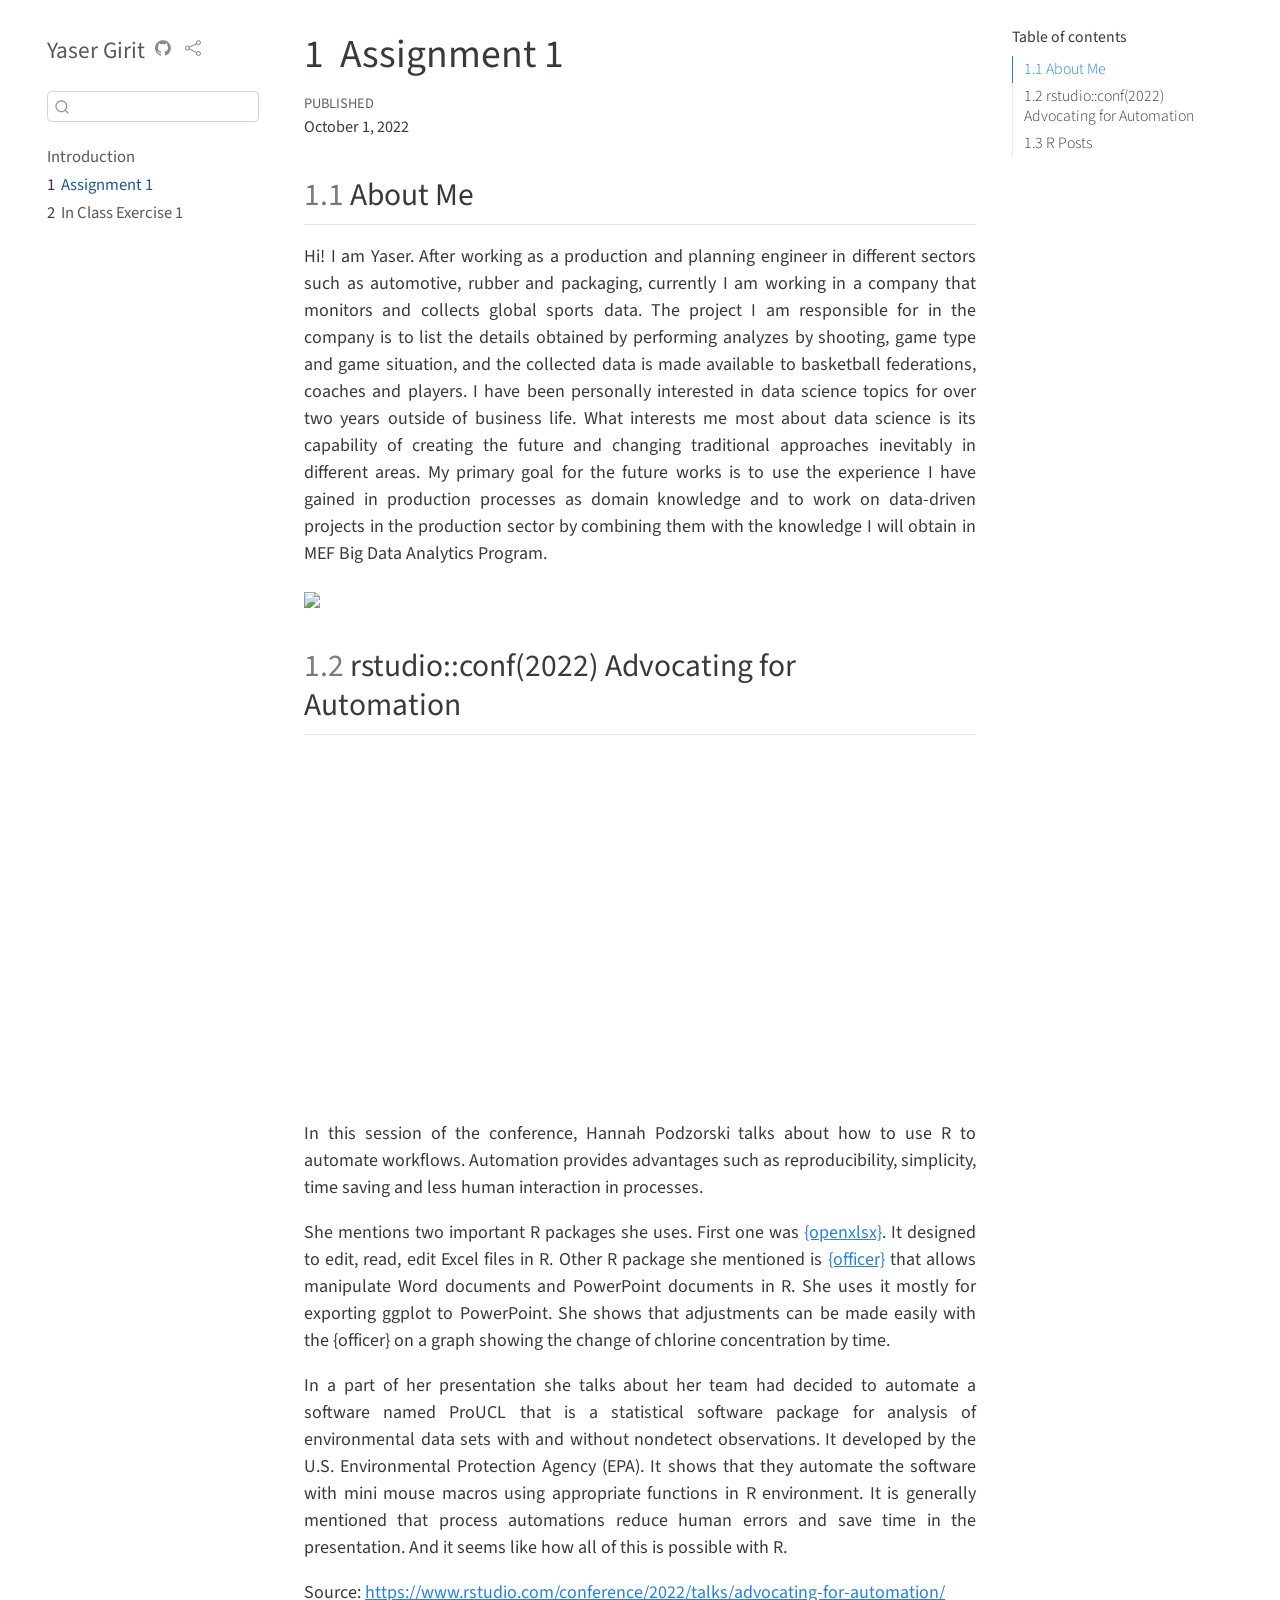
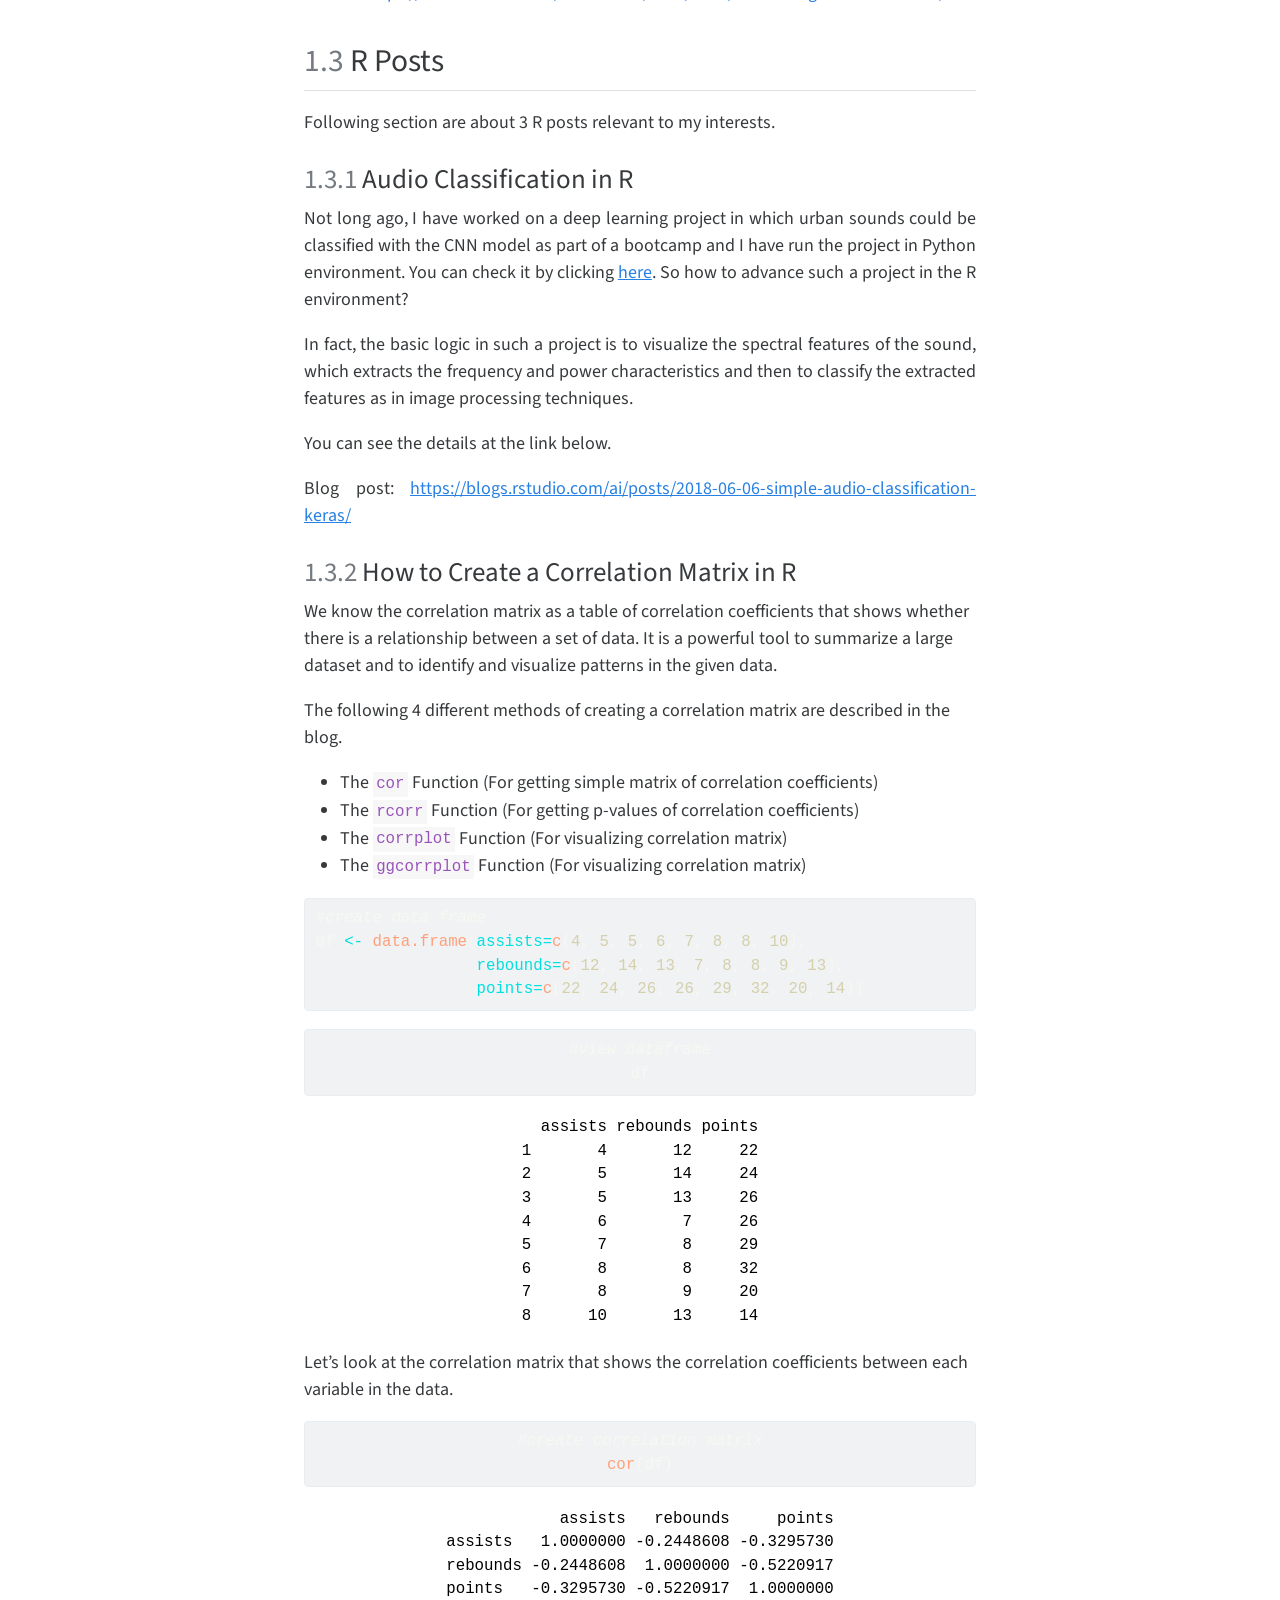
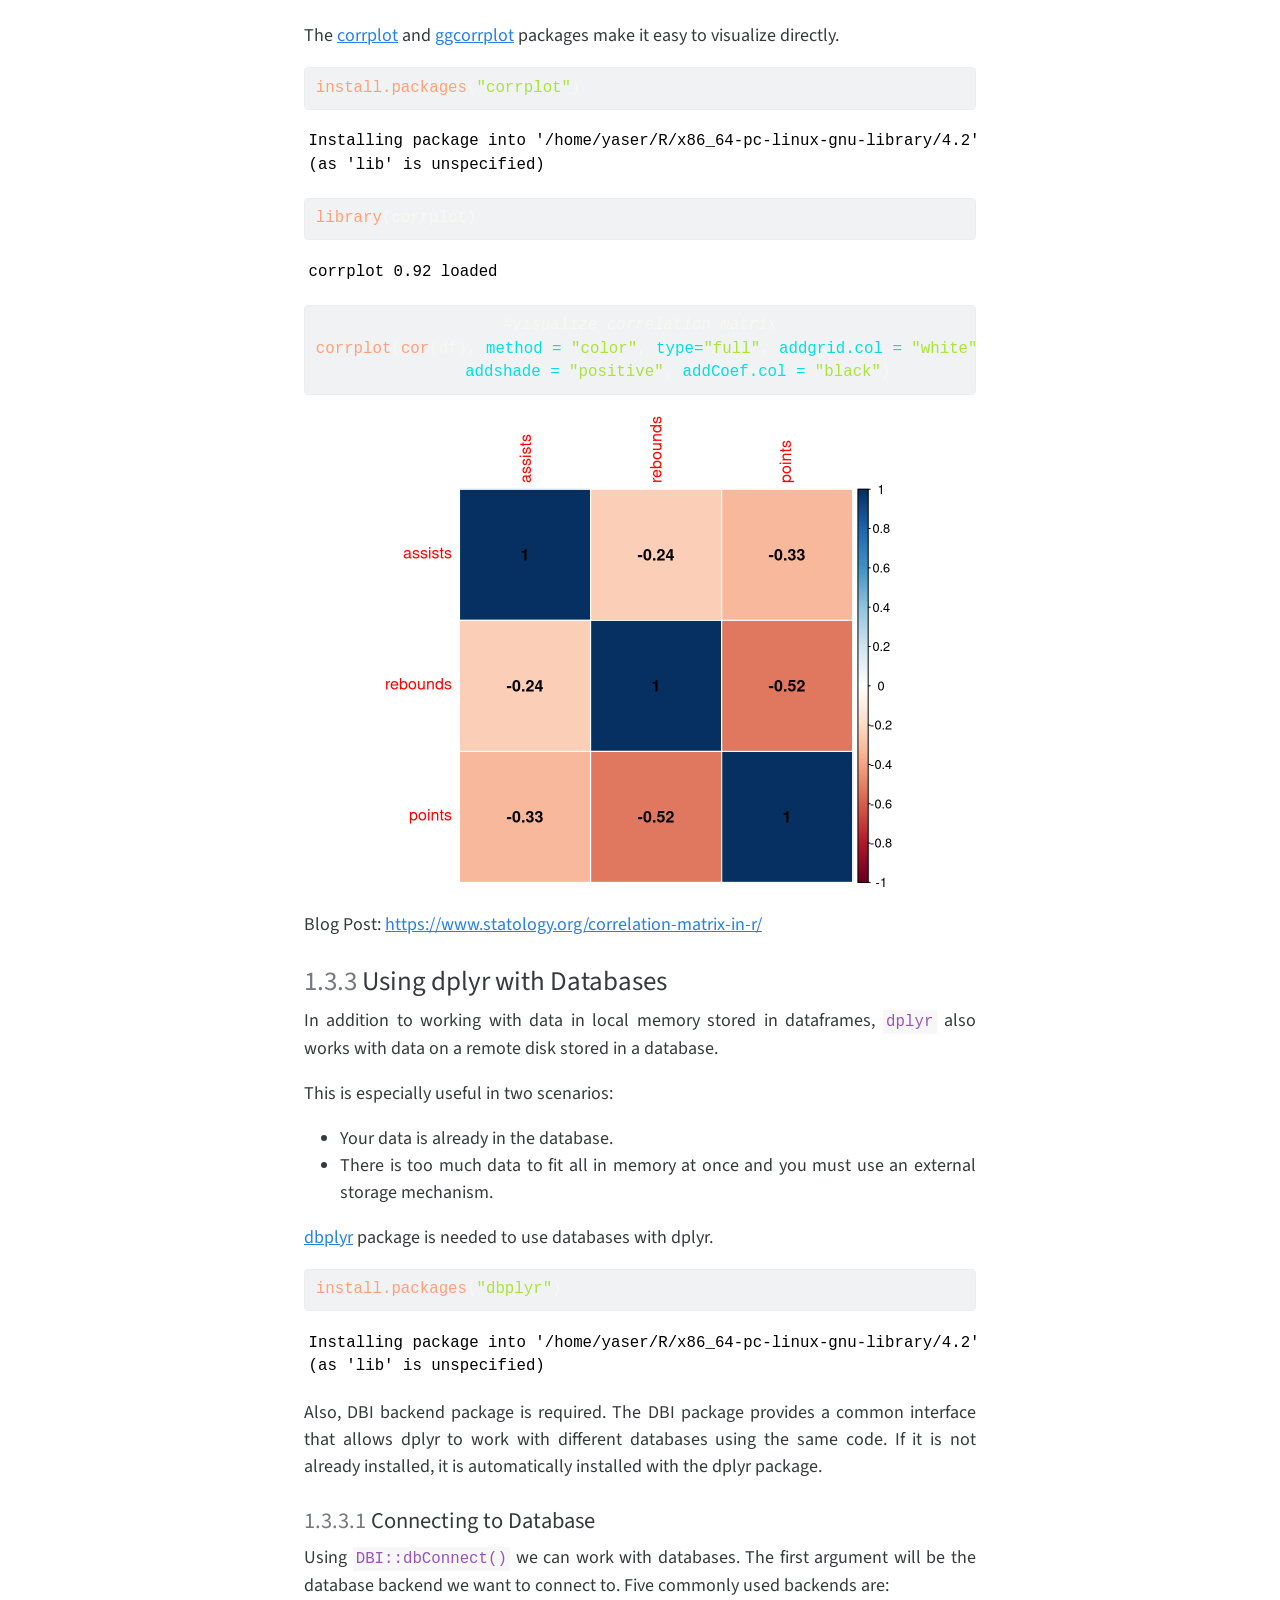
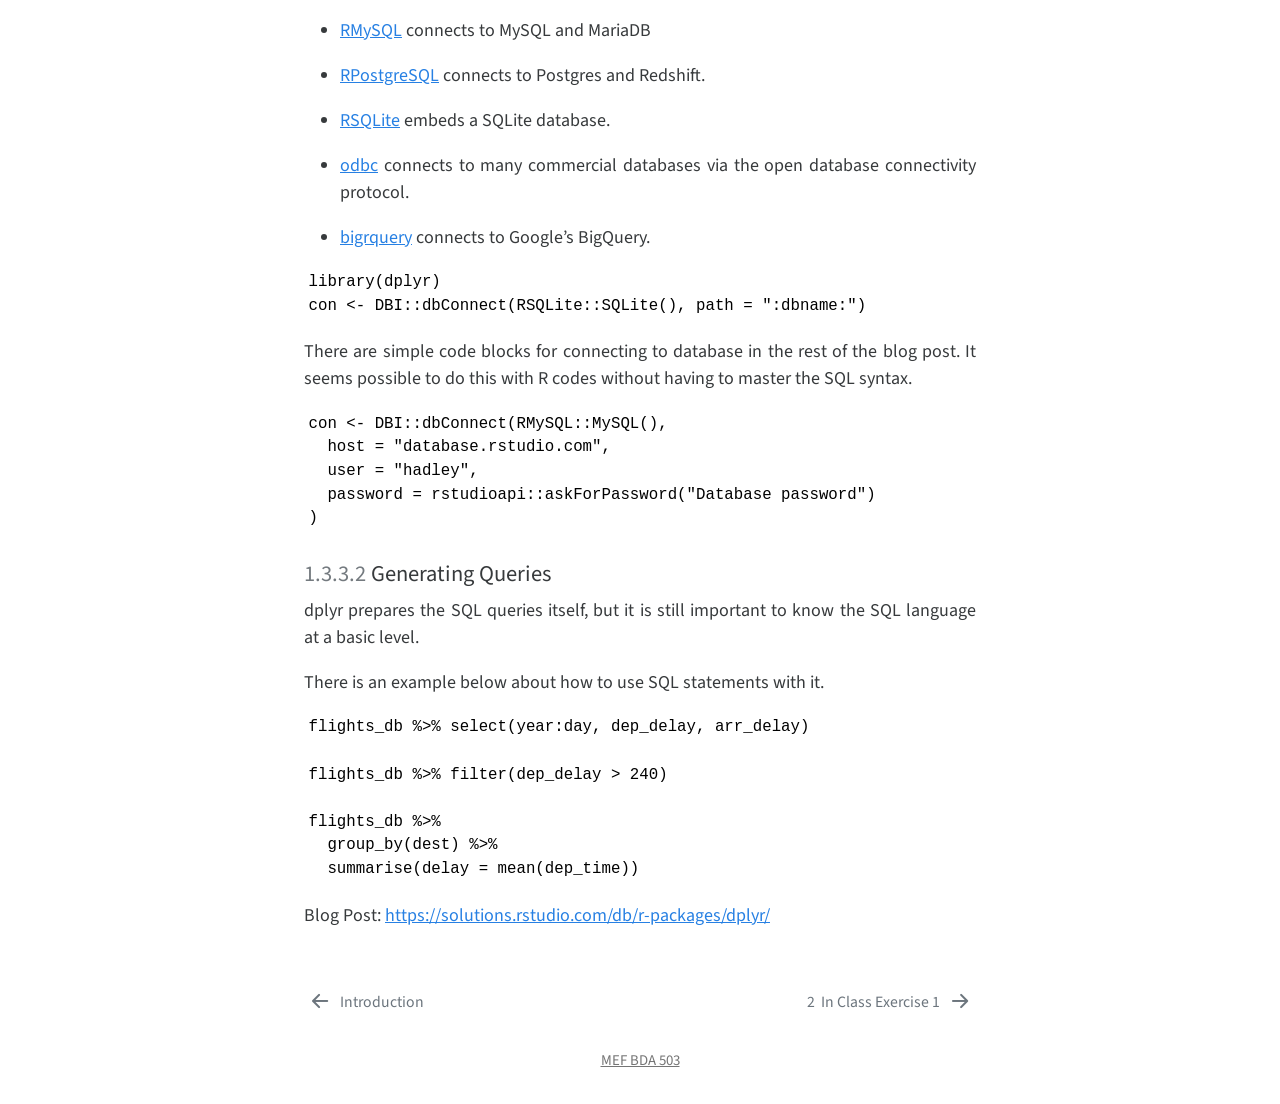
==== commit 44a33773: "In Class Exercise 1" ====
--- a/docs/assignment1.html
+++ b/docs/assignment1.html
@@ -94,6 +94,7 @@
 <script src="site_libs/quarto-search/fuse.min.js"></script>
 <script src="site_libs/quarto-search/quarto-search.js"></script>
 <meta name="quarto:offset" content="./">
+<link href="./inclass1.html" rel="next">
 <link href="./index.html" rel="prev">
 <script src="site_libs/quarto-html/quarto.js"></script>
 <script src="site_libs/quarto-html/popper.min.js"></script>
@@ -182,6 +183,11 @@
         <li class="sidebar-item">
   <div class="sidebar-item-container"> 
   <a href="./assignment1.html" class="sidebar-item-text sidebar-link active"><span class="chapter-number">1</span>&nbsp; <span class="chapter-title">Assignment 1</span></a>
+  </div>
+</li>
+        <li class="sidebar-item">
+  <div class="sidebar-item-container"> 
+  <a href="./inclass1.html" class="sidebar-item-text sidebar-link"><span class="chapter-number">2</span>&nbsp; <span class="chapter-title">In Class Exercise 1</span></a>
   </div>
 </li>
     </ul>
@@ -501,6 +507,9 @@
       </a>          
   </div>
   <div class="nav-page nav-page-next">
+      <a href="./inclass1.html" class="pagination-link">
+        <span class="nav-page-text"><span class="chapter-number">2</span>&nbsp; <span class="chapter-title">In Class Exercise 1</span></span> <i class="bi bi-arrow-right-short"></i>
+      </a>
   </div>
 </nav>
 </div> <!-- /content -->
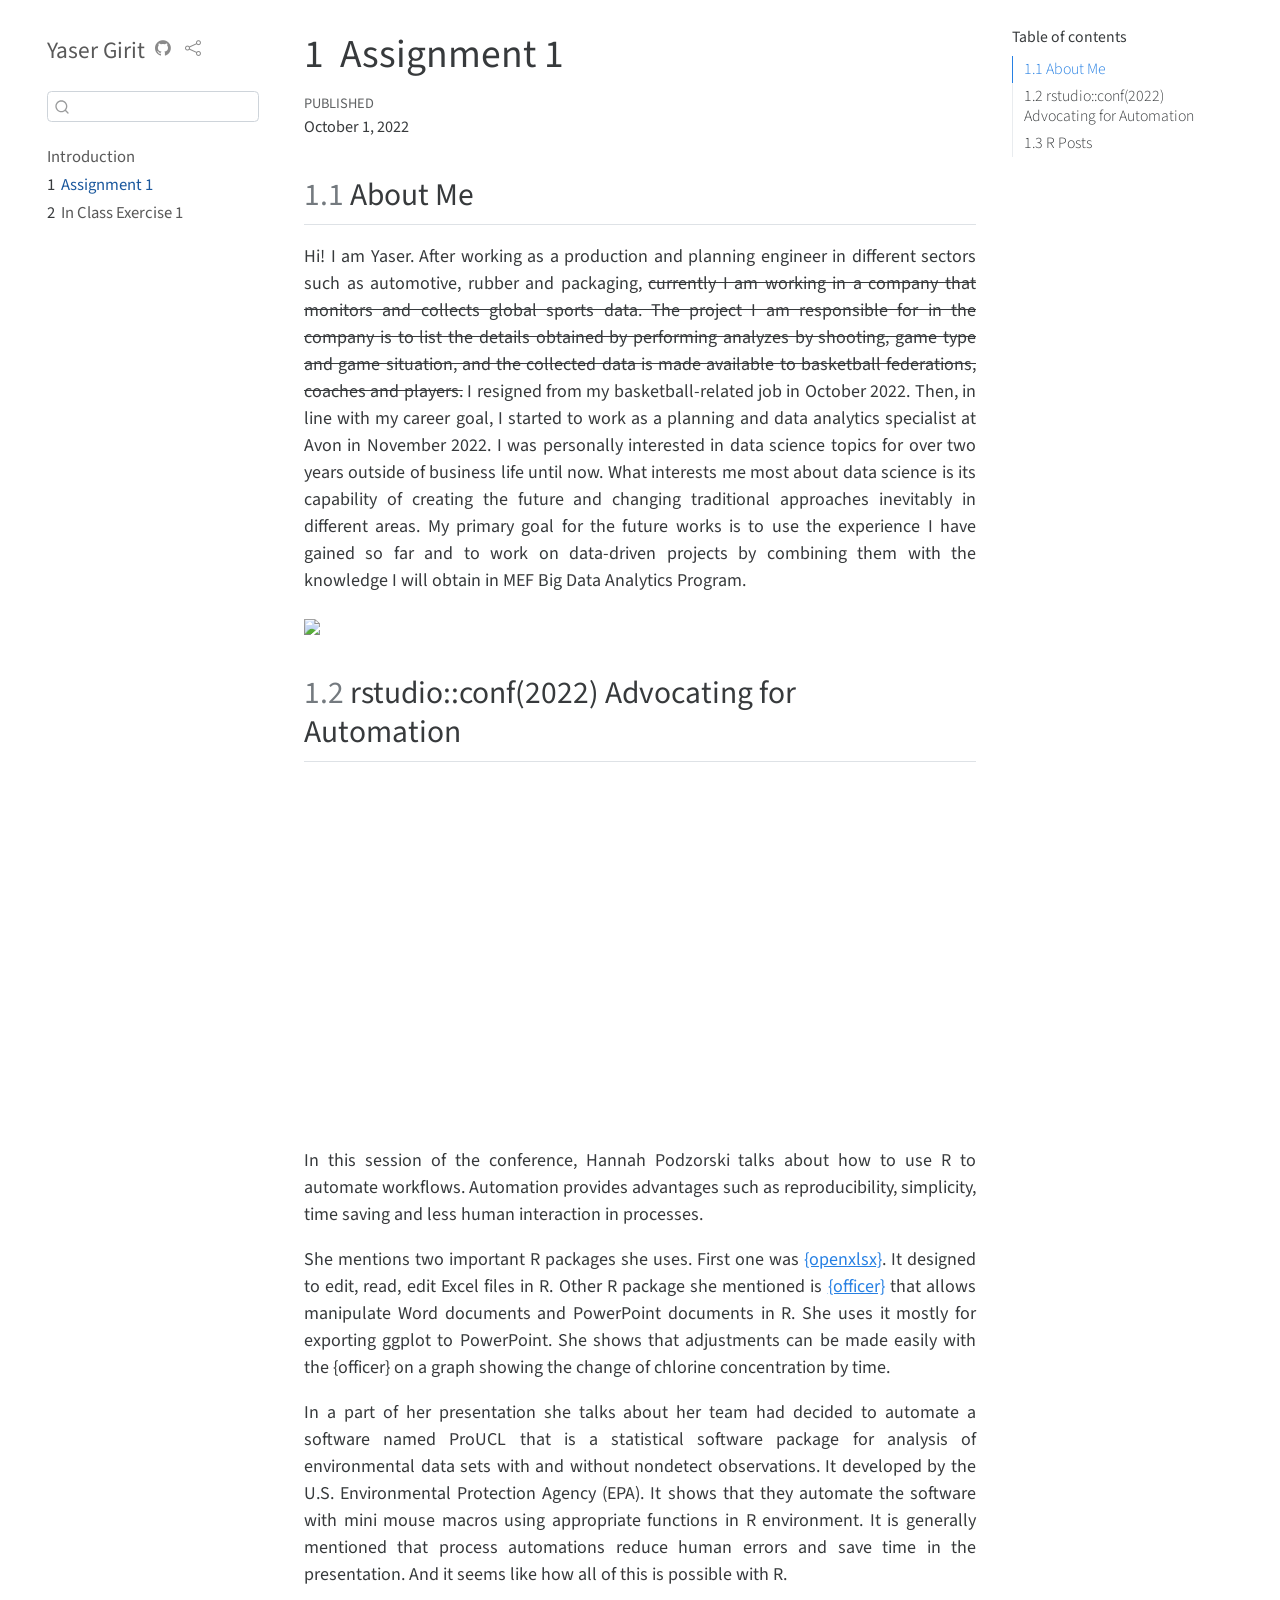
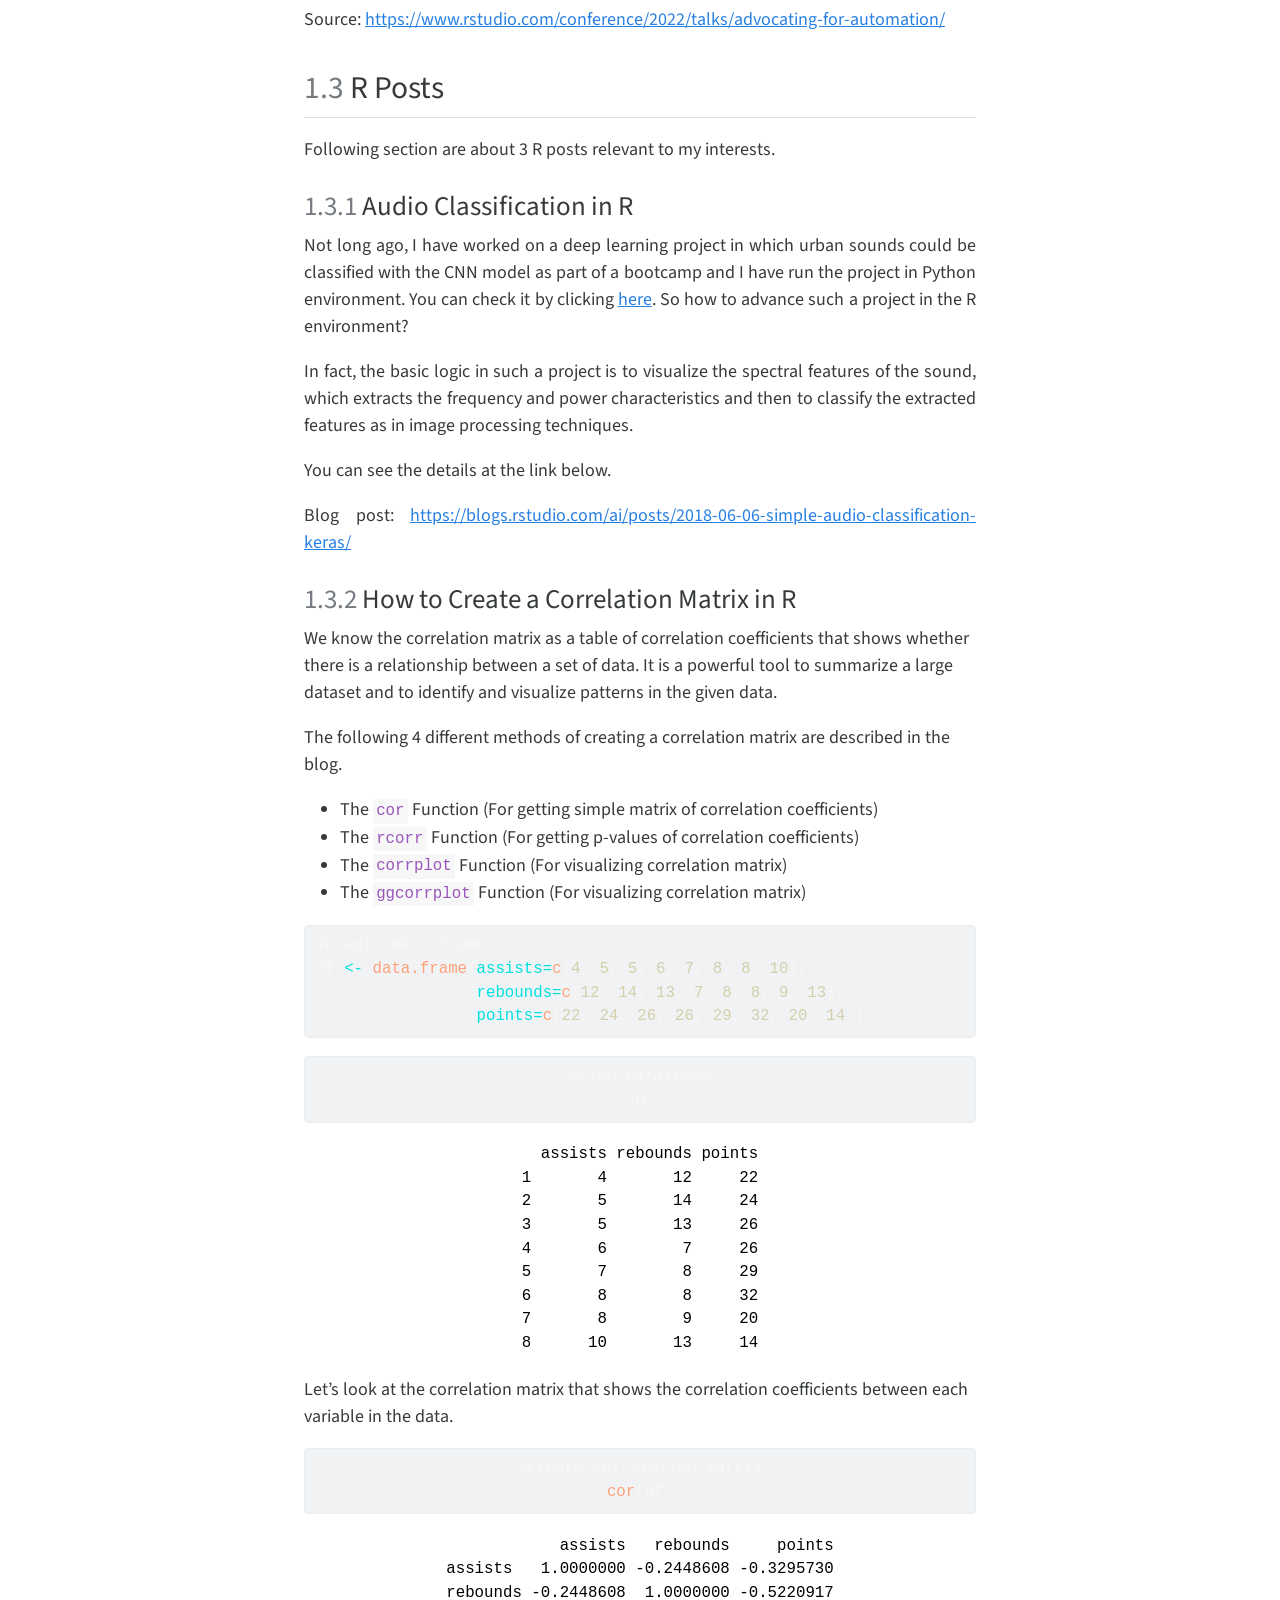
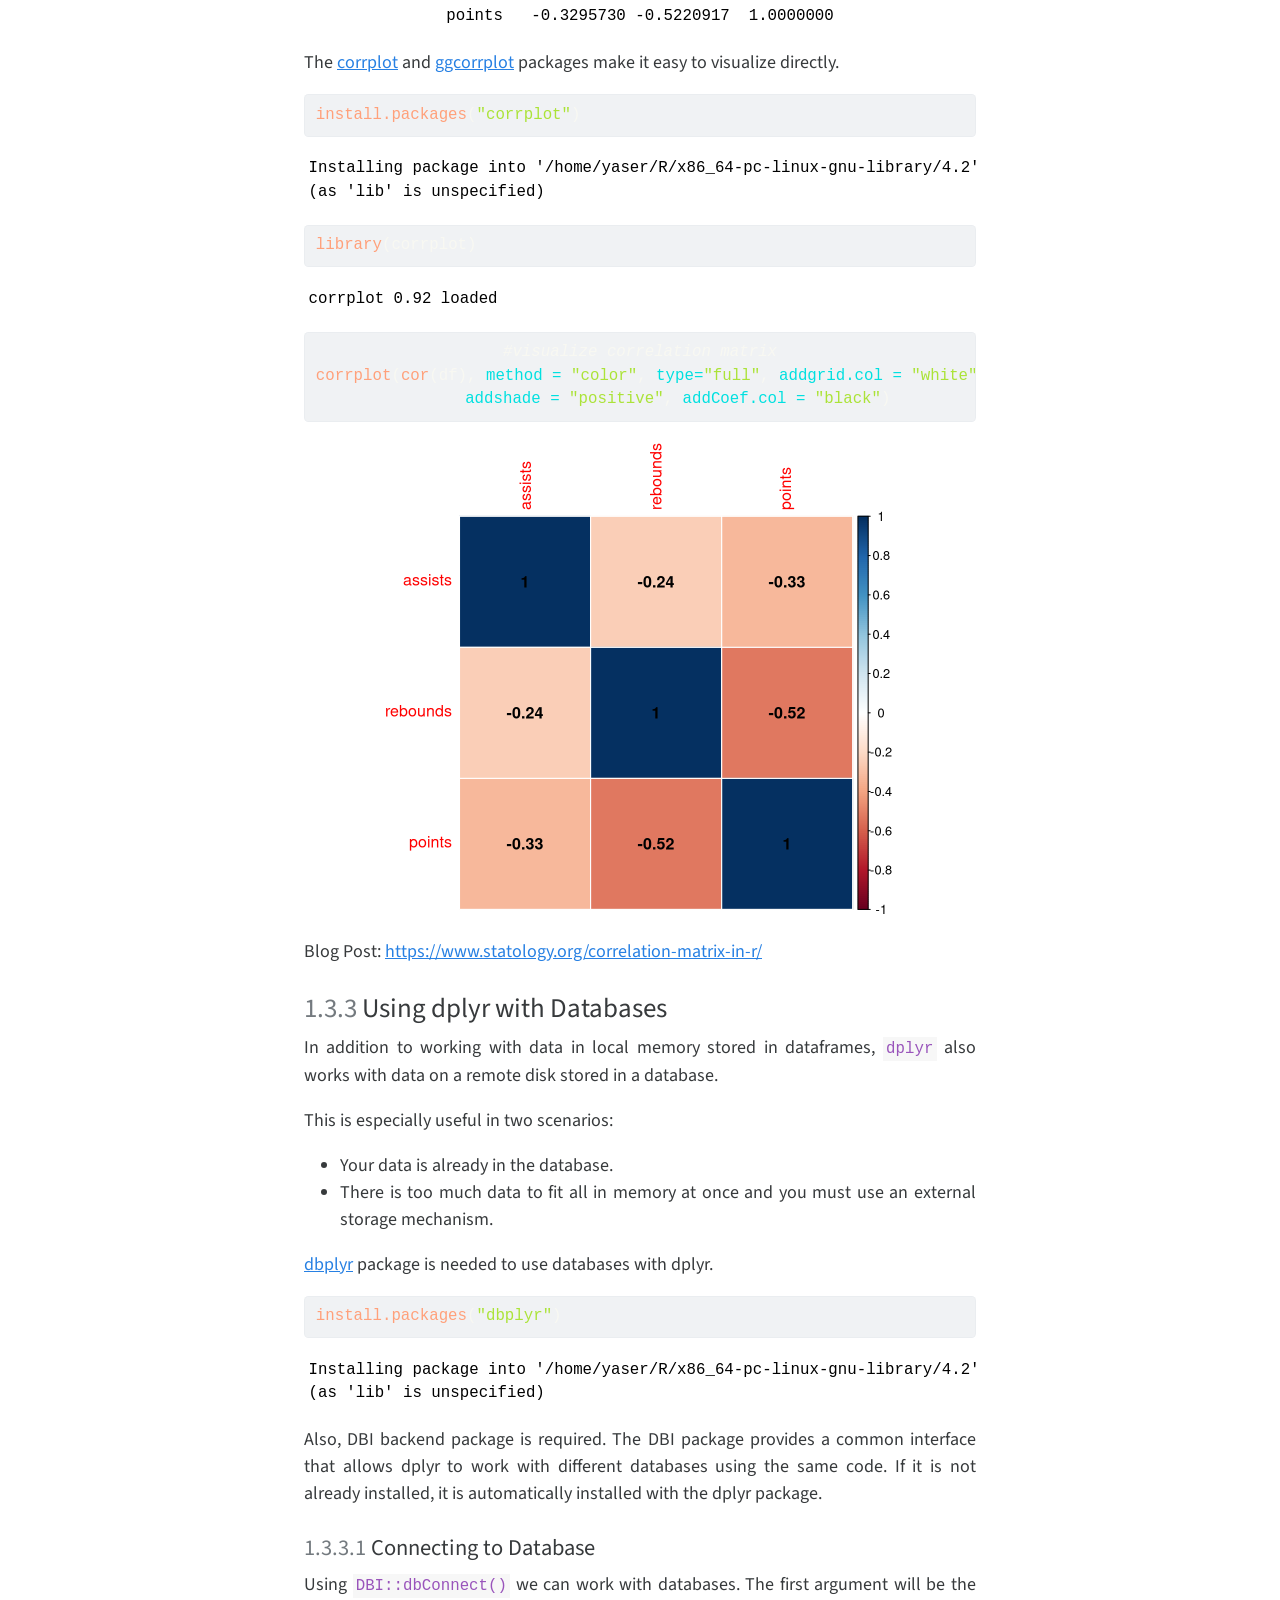
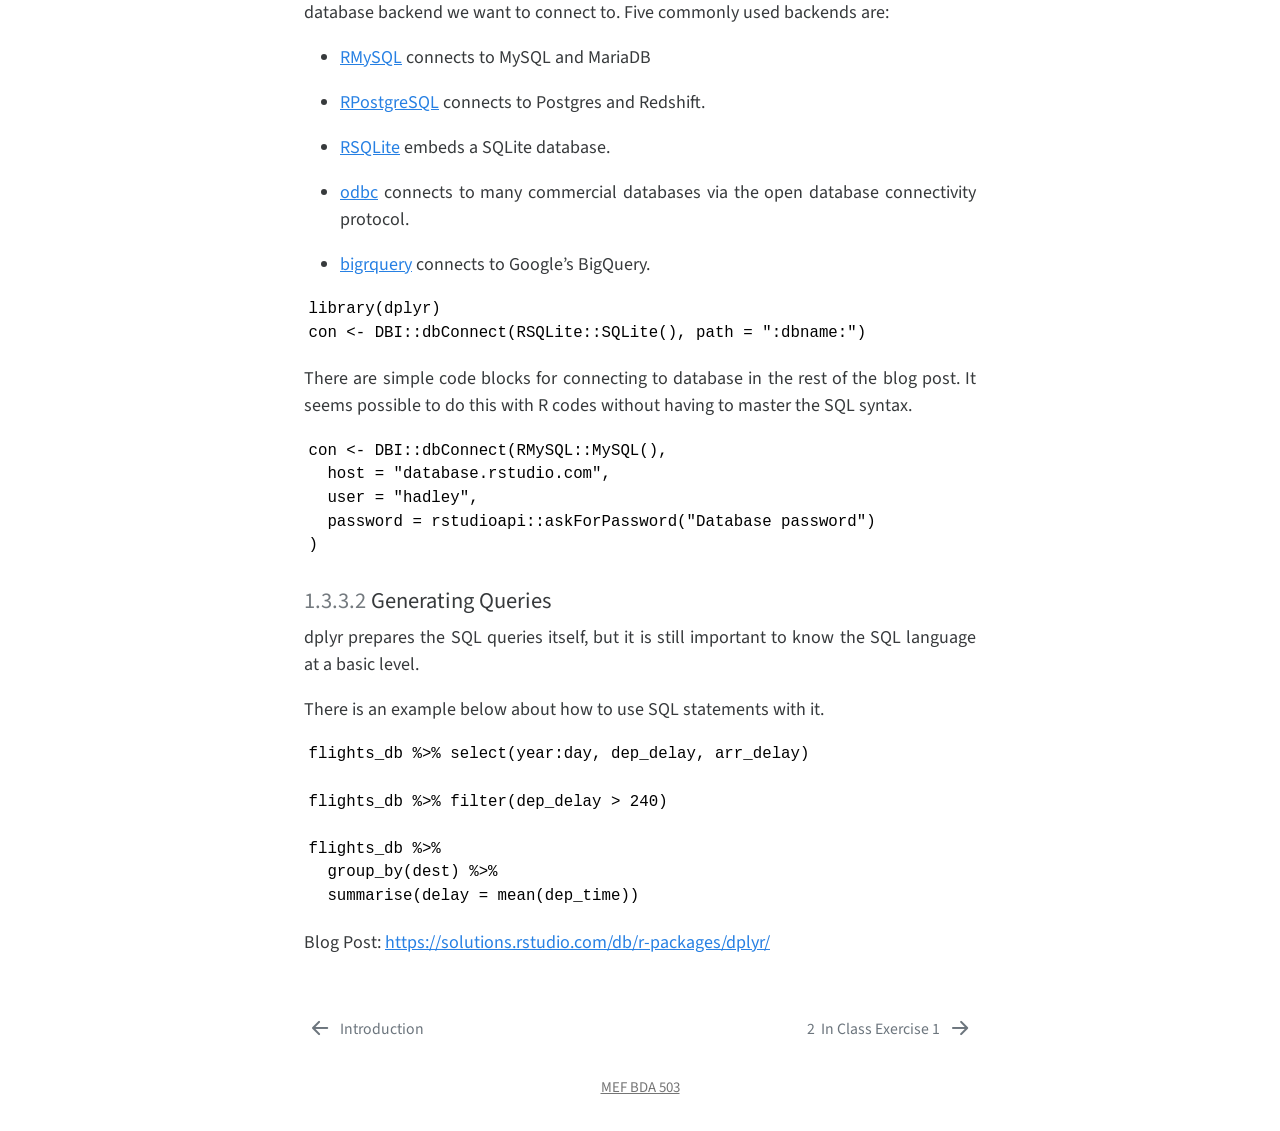
==== commit 12a8869a: "update" ====
--- a/docs/assignment1.html
+++ b/docs/assignment1.html
@@ -238,7 +238,7 @@
 <section id="about-me" class="level2" data-number="1.1">
 <h2 data-number="1.1" class="anchored" data-anchor-id="about-me"><span class="header-section-number">1.1</span> About Me</h2>
 <div style="text-align: justify">
-<p>Hi! I am Yaser. After working as a production and planning engineer in different sectors such as automotive, rubber and packaging, currently I am working in a company that monitors and collects global sports data. The project I am responsible for in the company is to list the details obtained by performing analyzes by shooting, game type and game situation, and the collected data is made available to basketball federations, coaches and players. I have been personally interested in data science topics for over two years outside of business life. What interests me most about data science is its capability of creating the future and changing traditional approaches inevitably in different areas. My primary goal for the future works is to use the experience I have gained in production processes as domain knowledge and to work on data-driven projects in the production sector by combining them with the knowledge I will obtain in MEF Big Data Analytics Program.</p>
+<p>Hi! I am Yaser. After working as a production and planning engineer in different sectors such as automotive, rubber and packaging, <del>currently I am working in a company that monitors and collects global sports data. The project I am responsible for in the company is to list the details obtained by performing analyzes by shooting, game type and game situation, and the collected data is made available to basketball federations, coaches and players.</del> I resigned from my basketball-related job in October 2022. Then, in line with my career goal, I started to work as a planning and data analytics specialist at Avon in November 2022. I was personally interested in data science topics for over two years outside of business life until now. What interests me most about data science is its capability of creating the future and changing traditional approaches inevitably in different areas. My primary goal for the future works is to use the experience I have gained so far and to work on data-driven projects by combining them with the knowledge I will obtain in MEF Big Data Analytics Program.</p>
 <p><a href="https://www.linkedin.com/in/yasergirit/"><img src="https://www.svgrepo.com/show/303299/linkedin-icon-2-logo.svg" width="30"></a></p>
 </div>
 <p>
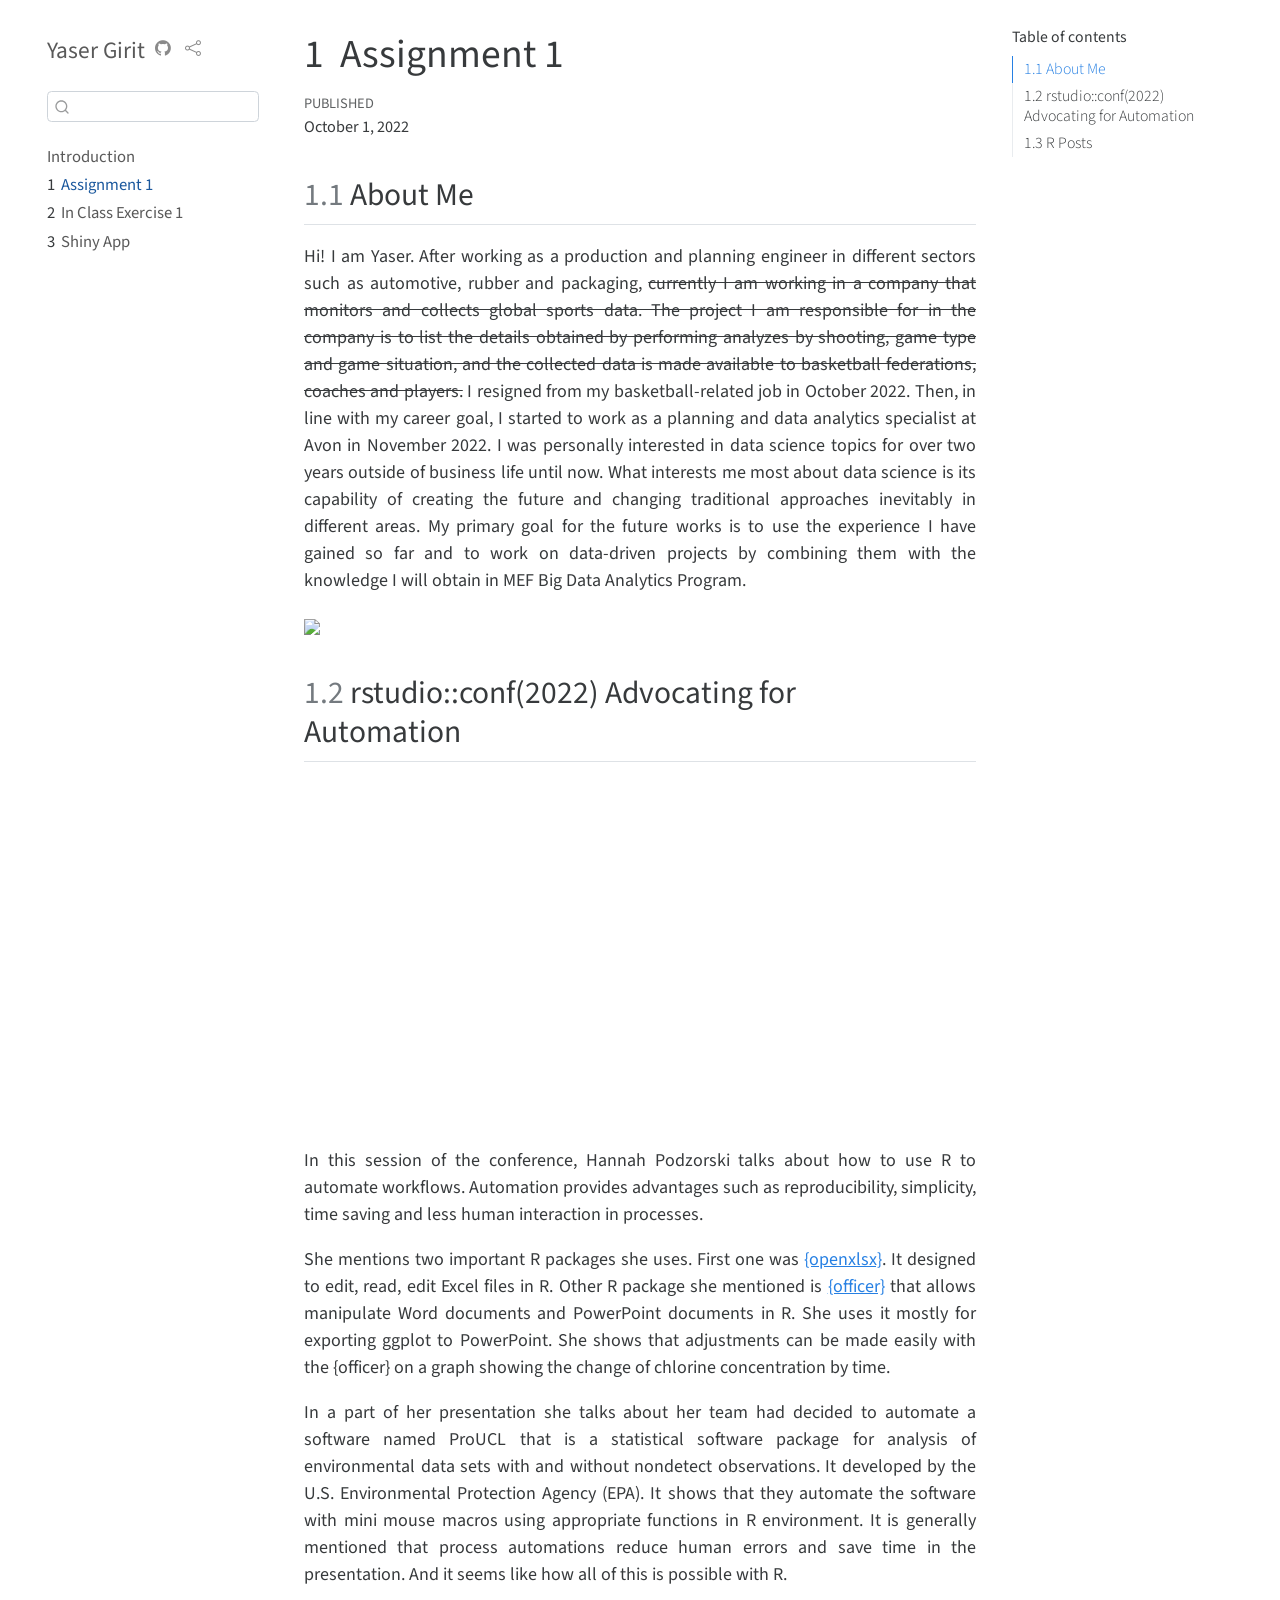
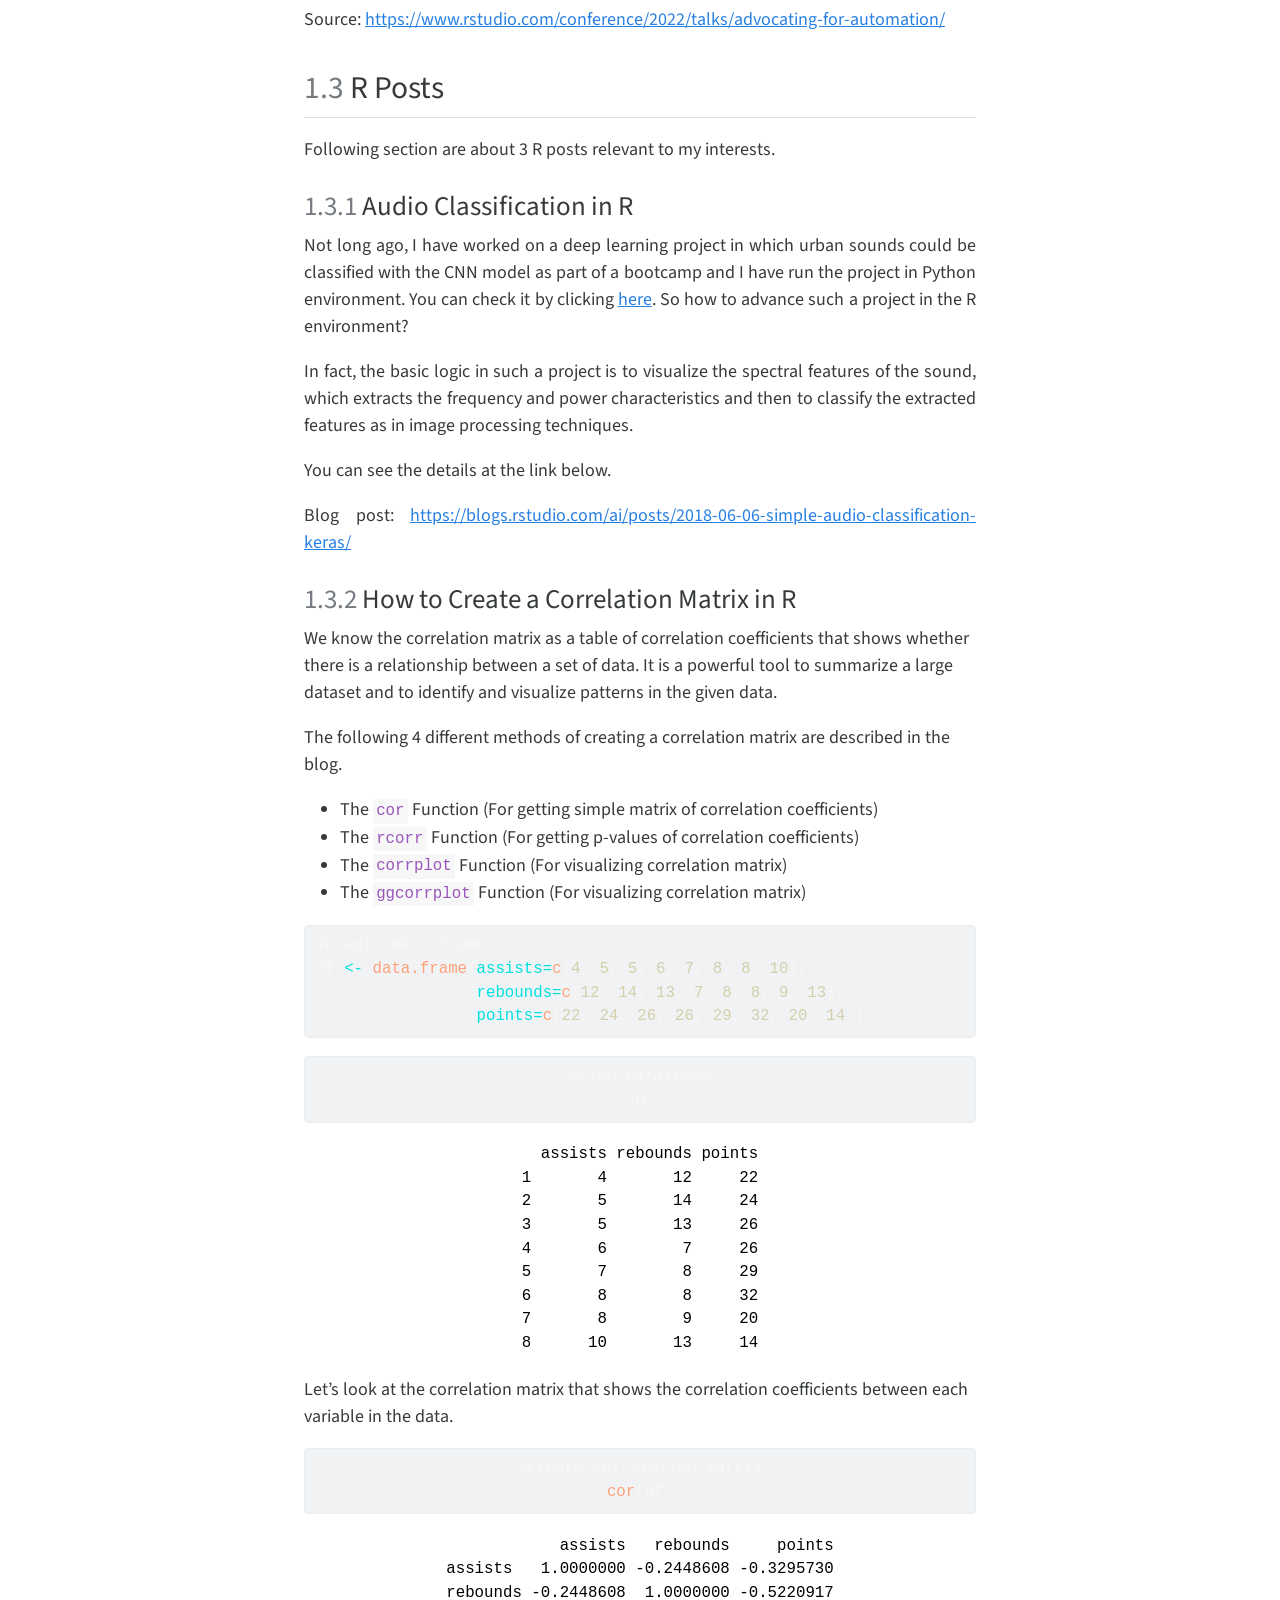
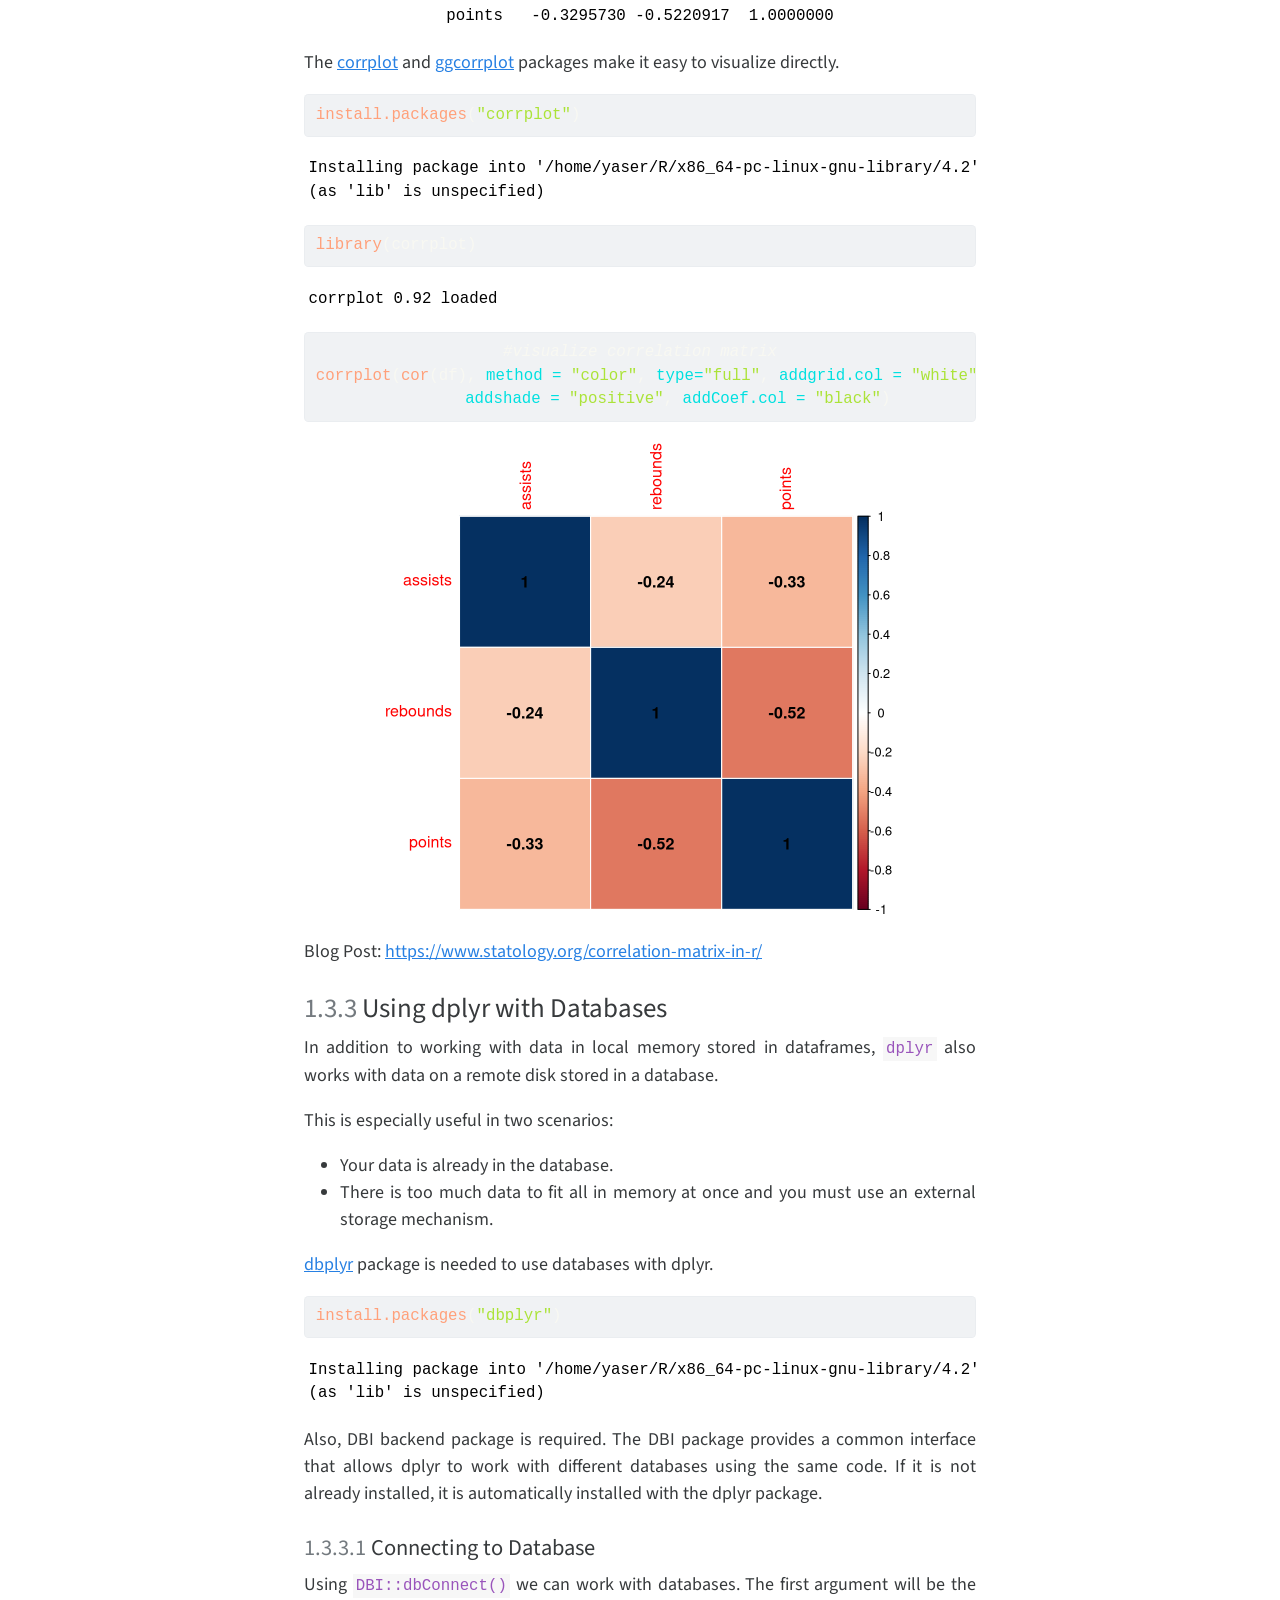
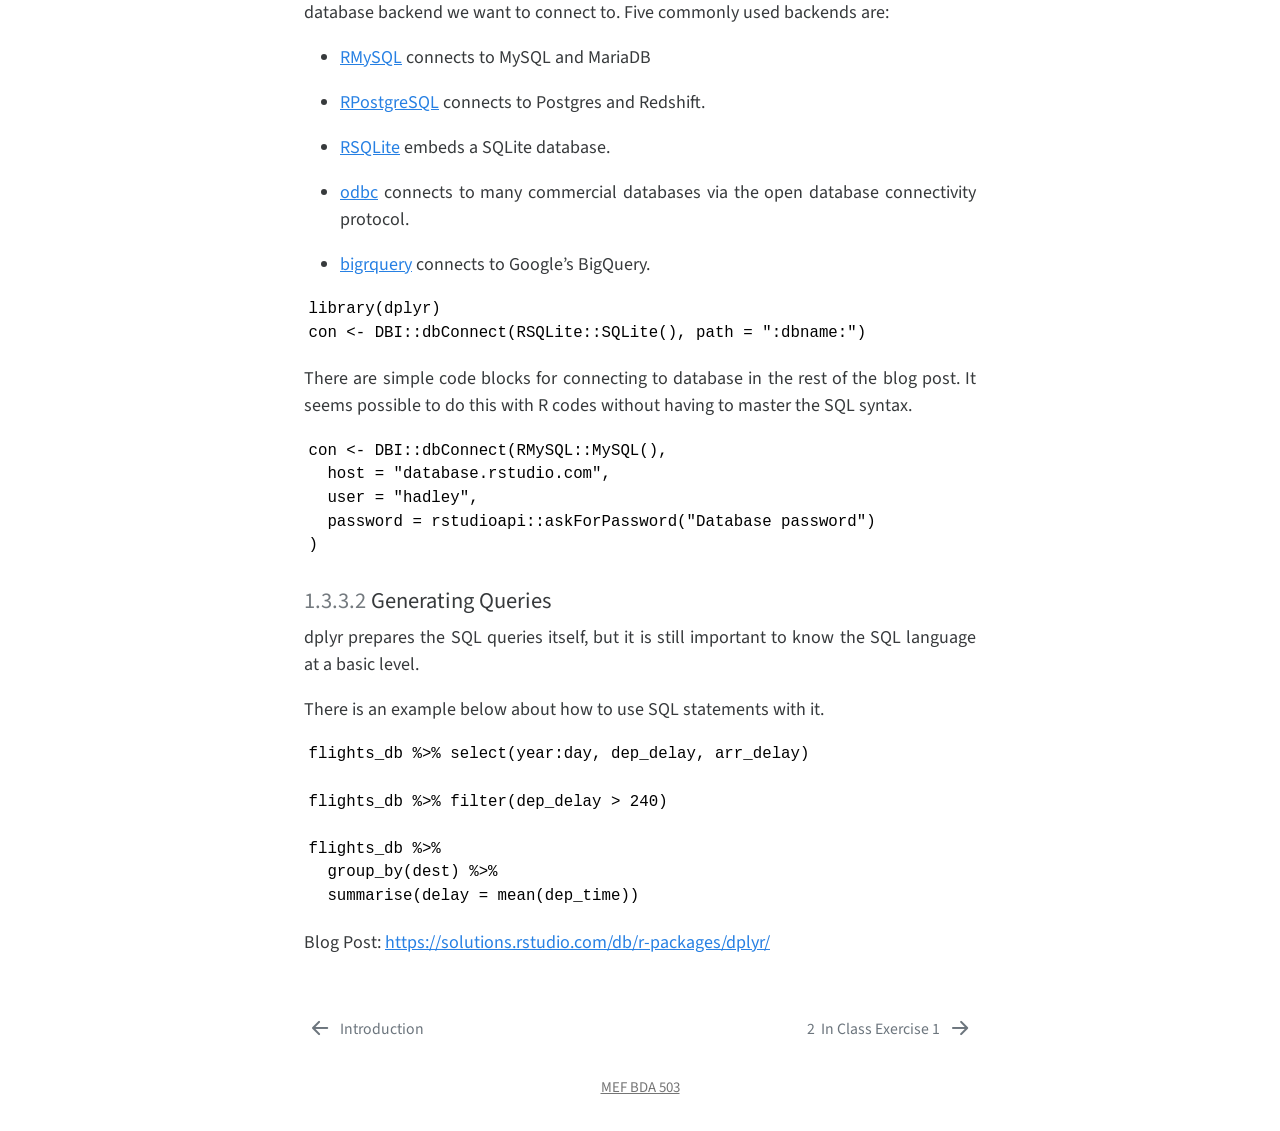
==== commit 11e3daad: "Shiny App Page" ====
--- a/docs/assignment1.html
+++ b/docs/assignment1.html
@@ -188,6 +188,11 @@
         <li class="sidebar-item">
   <div class="sidebar-item-container"> 
   <a href="./inclass1.html" class="sidebar-item-text sidebar-link"><span class="chapter-number">2</span>&nbsp; <span class="chapter-title">In Class Exercise 1</span></a>
+  </div>
+</li>
+        <li class="sidebar-item">
+  <div class="sidebar-item-container"> 
+  <a href="./shinyapp.html" class="sidebar-item-text sidebar-link"><span class="chapter-number">3</span>&nbsp; <span class="chapter-title">Shiny App</span></a>
   </div>
 </li>
     </ul>
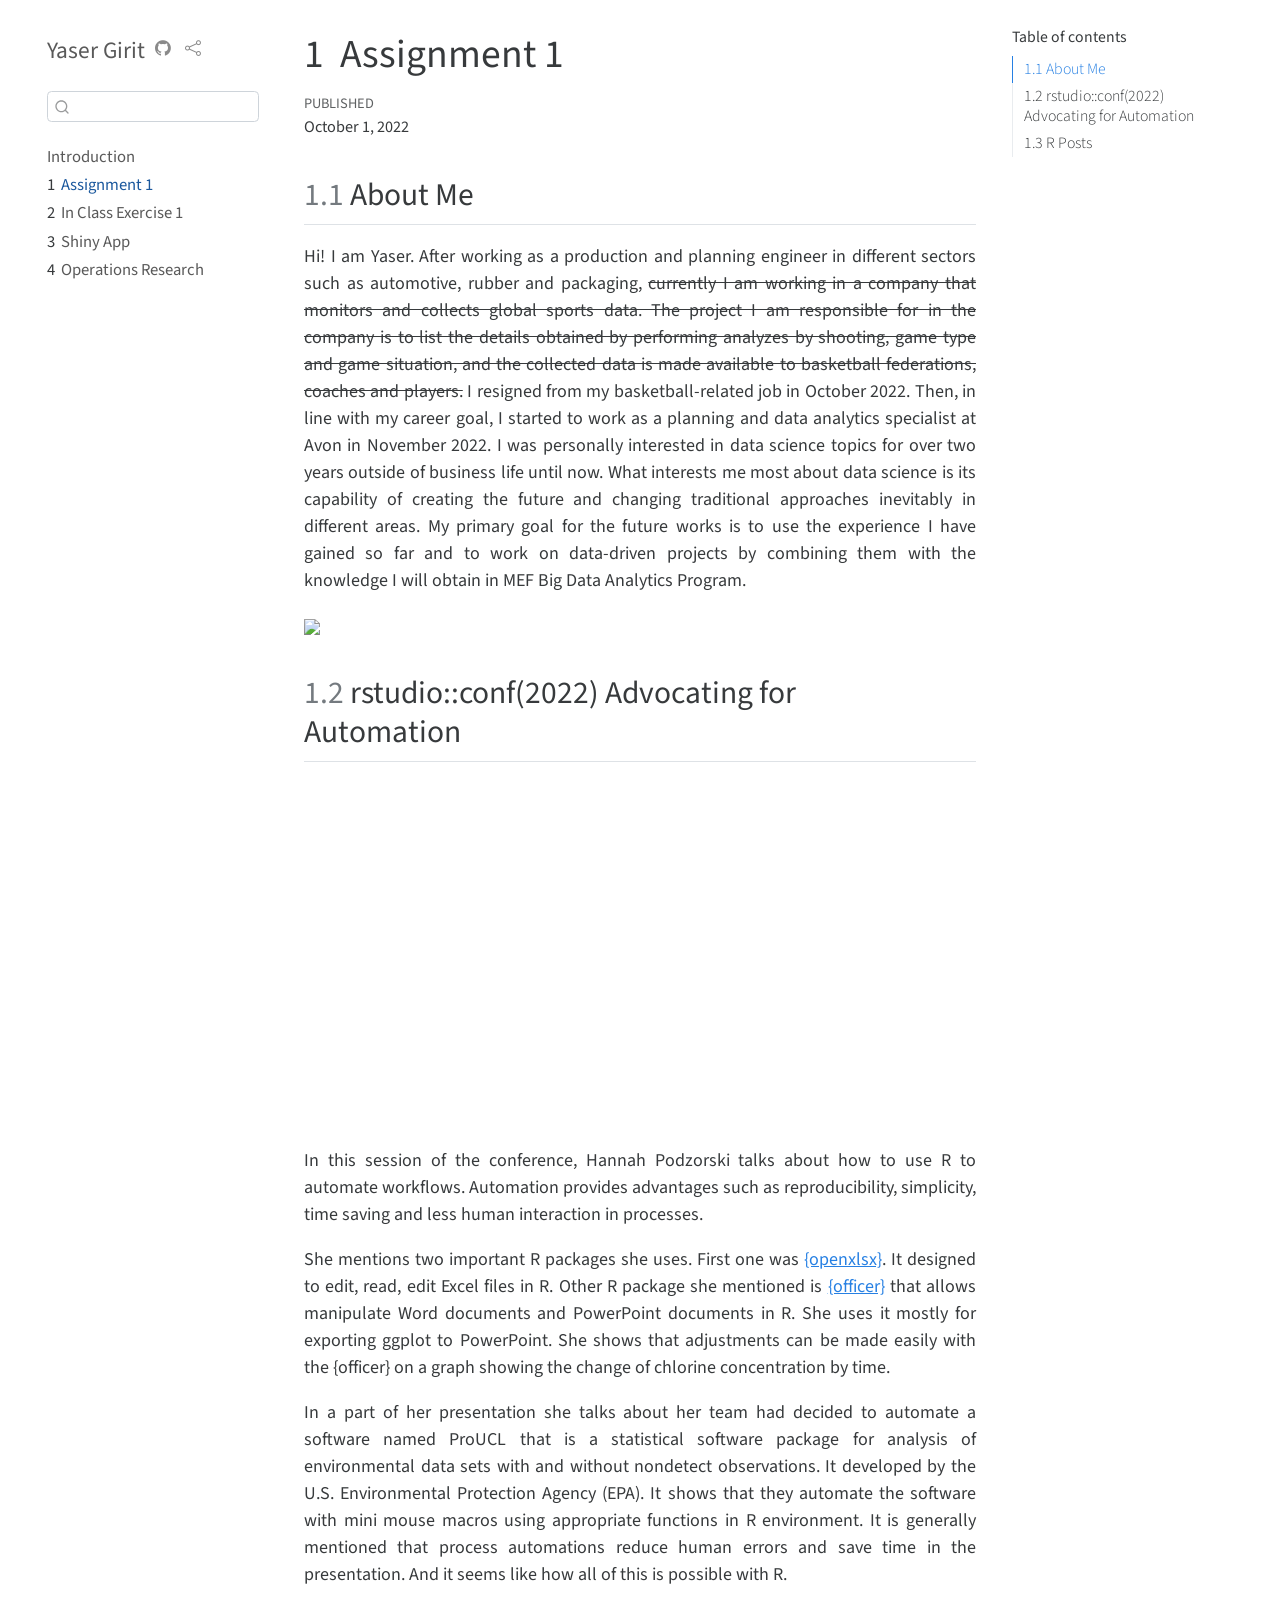
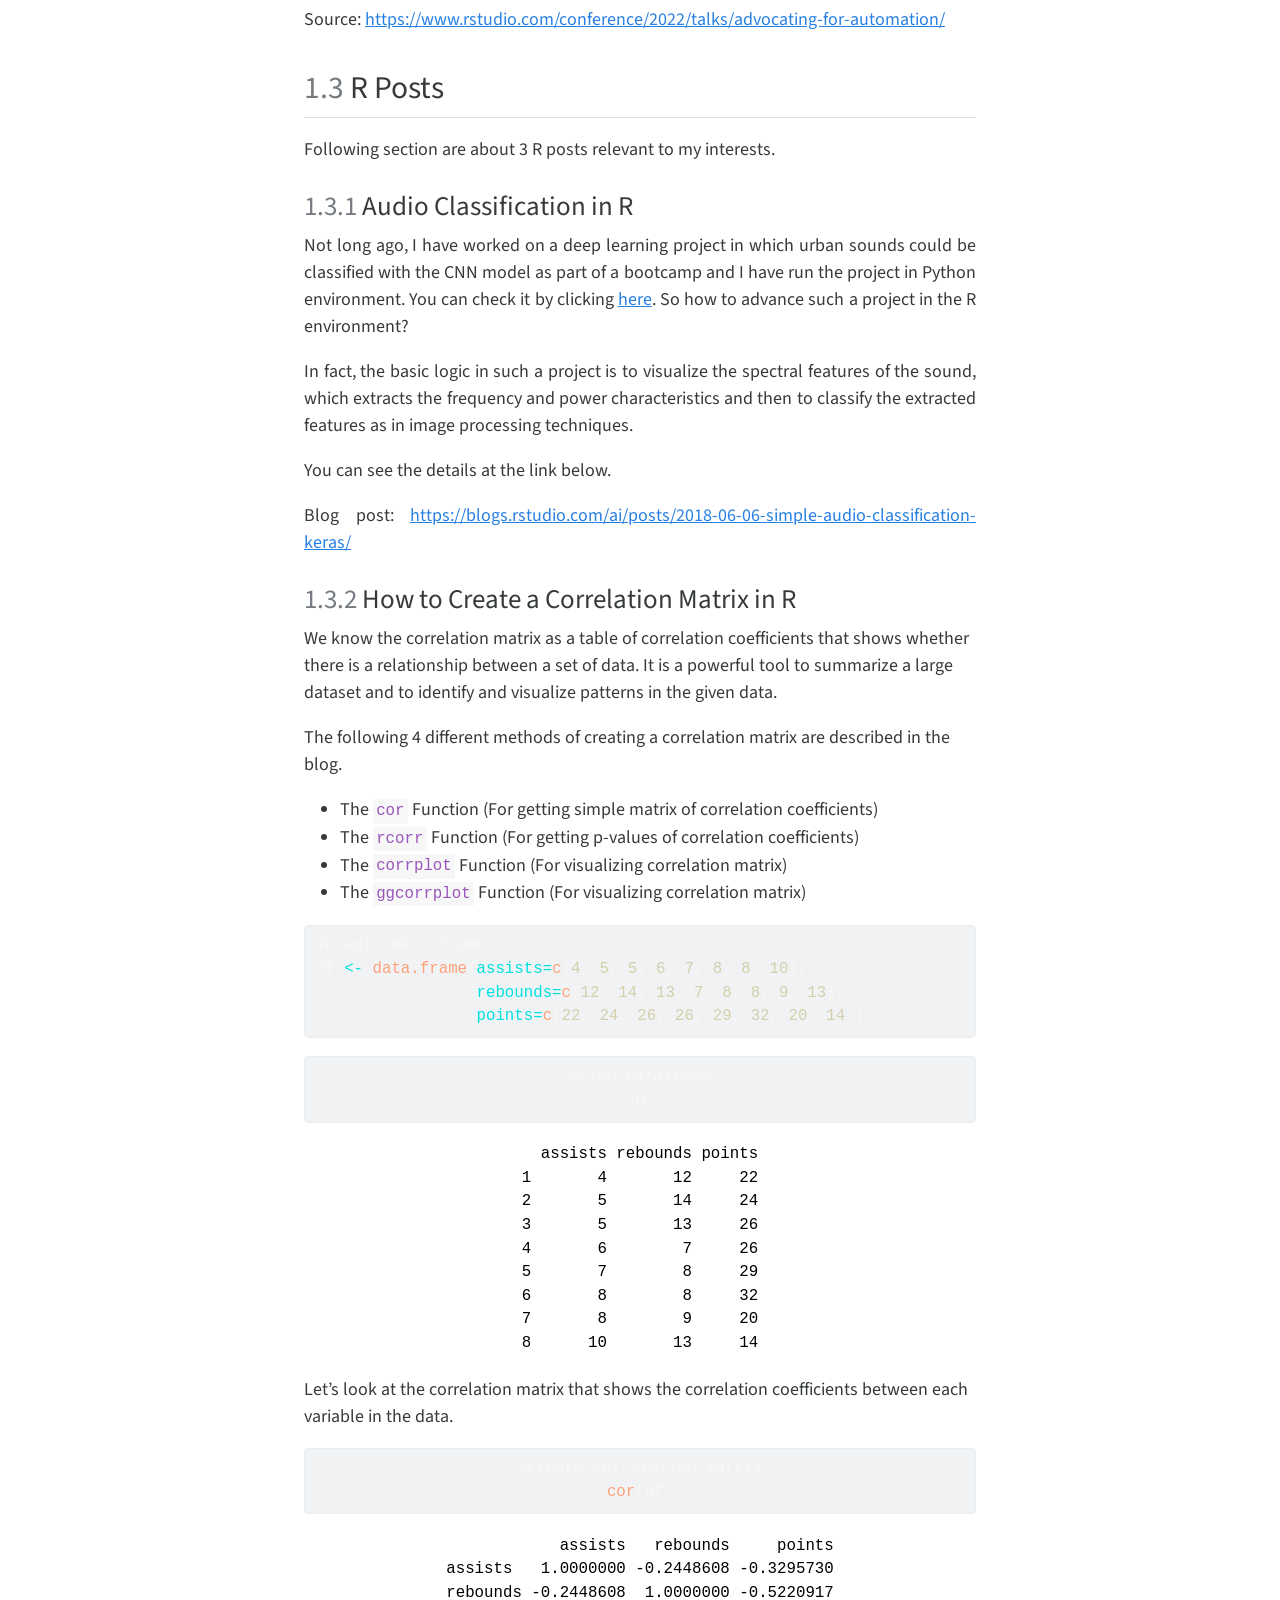
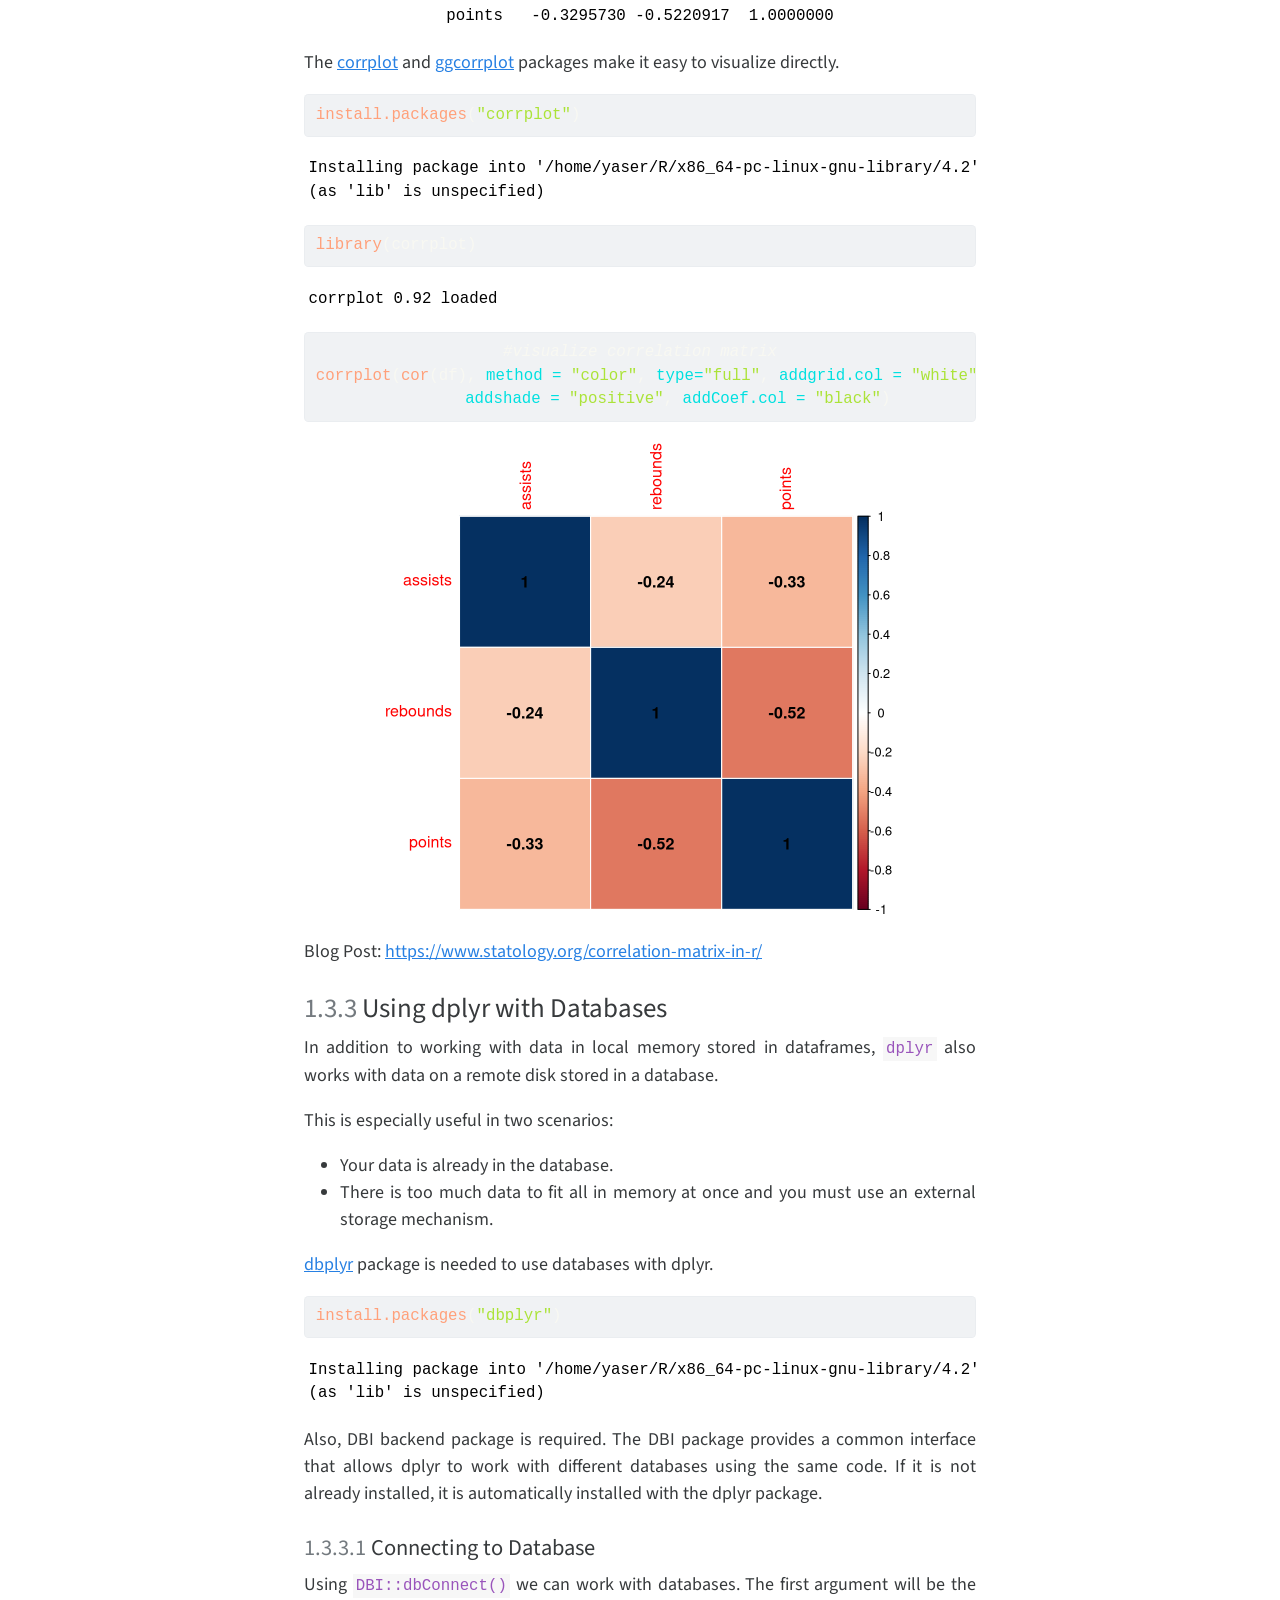
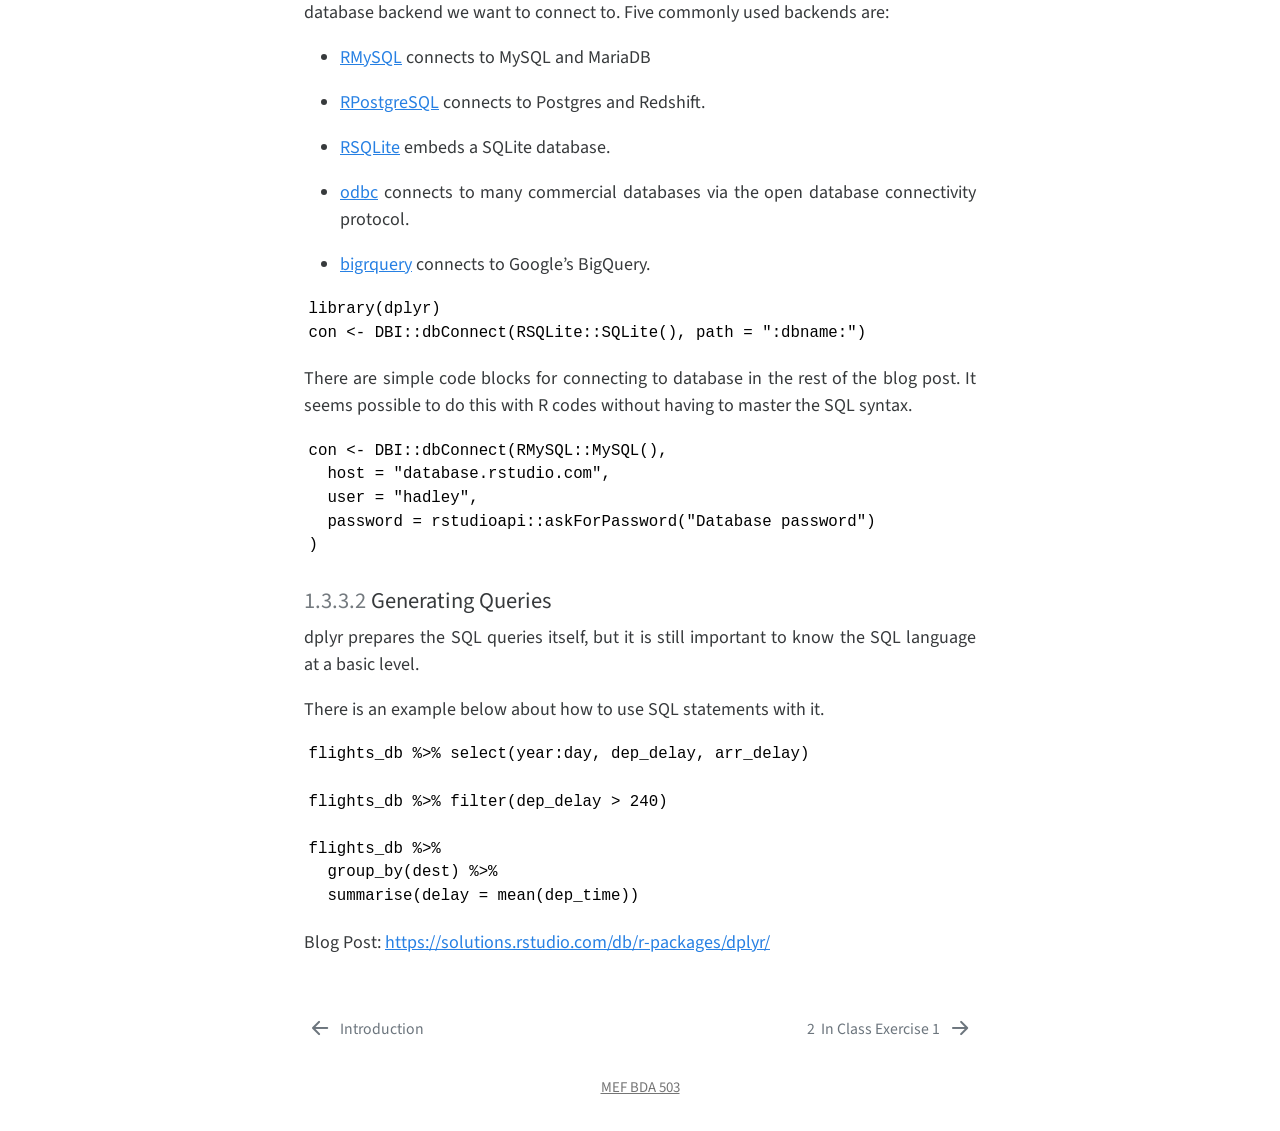
==== commit 47fced10: "Operations Research" ====
--- a/docs/assignment1.html
+++ b/docs/assignment1.html
@@ -193,6 +193,11 @@
         <li class="sidebar-item">
   <div class="sidebar-item-container"> 
   <a href="./shinyapp.html" class="sidebar-item-text sidebar-link"><span class="chapter-number">3</span>&nbsp; <span class="chapter-title">Shiny App</span></a>
+  </div>
+</li>
+        <li class="sidebar-item">
+  <div class="sidebar-item-container"> 
+  <a href="./operationsResearch.html" class="sidebar-item-text sidebar-link"><span class="chapter-number">4</span>&nbsp; <span class="chapter-title">Operations Research</span></a>
   </div>
 </li>
     </ul>
